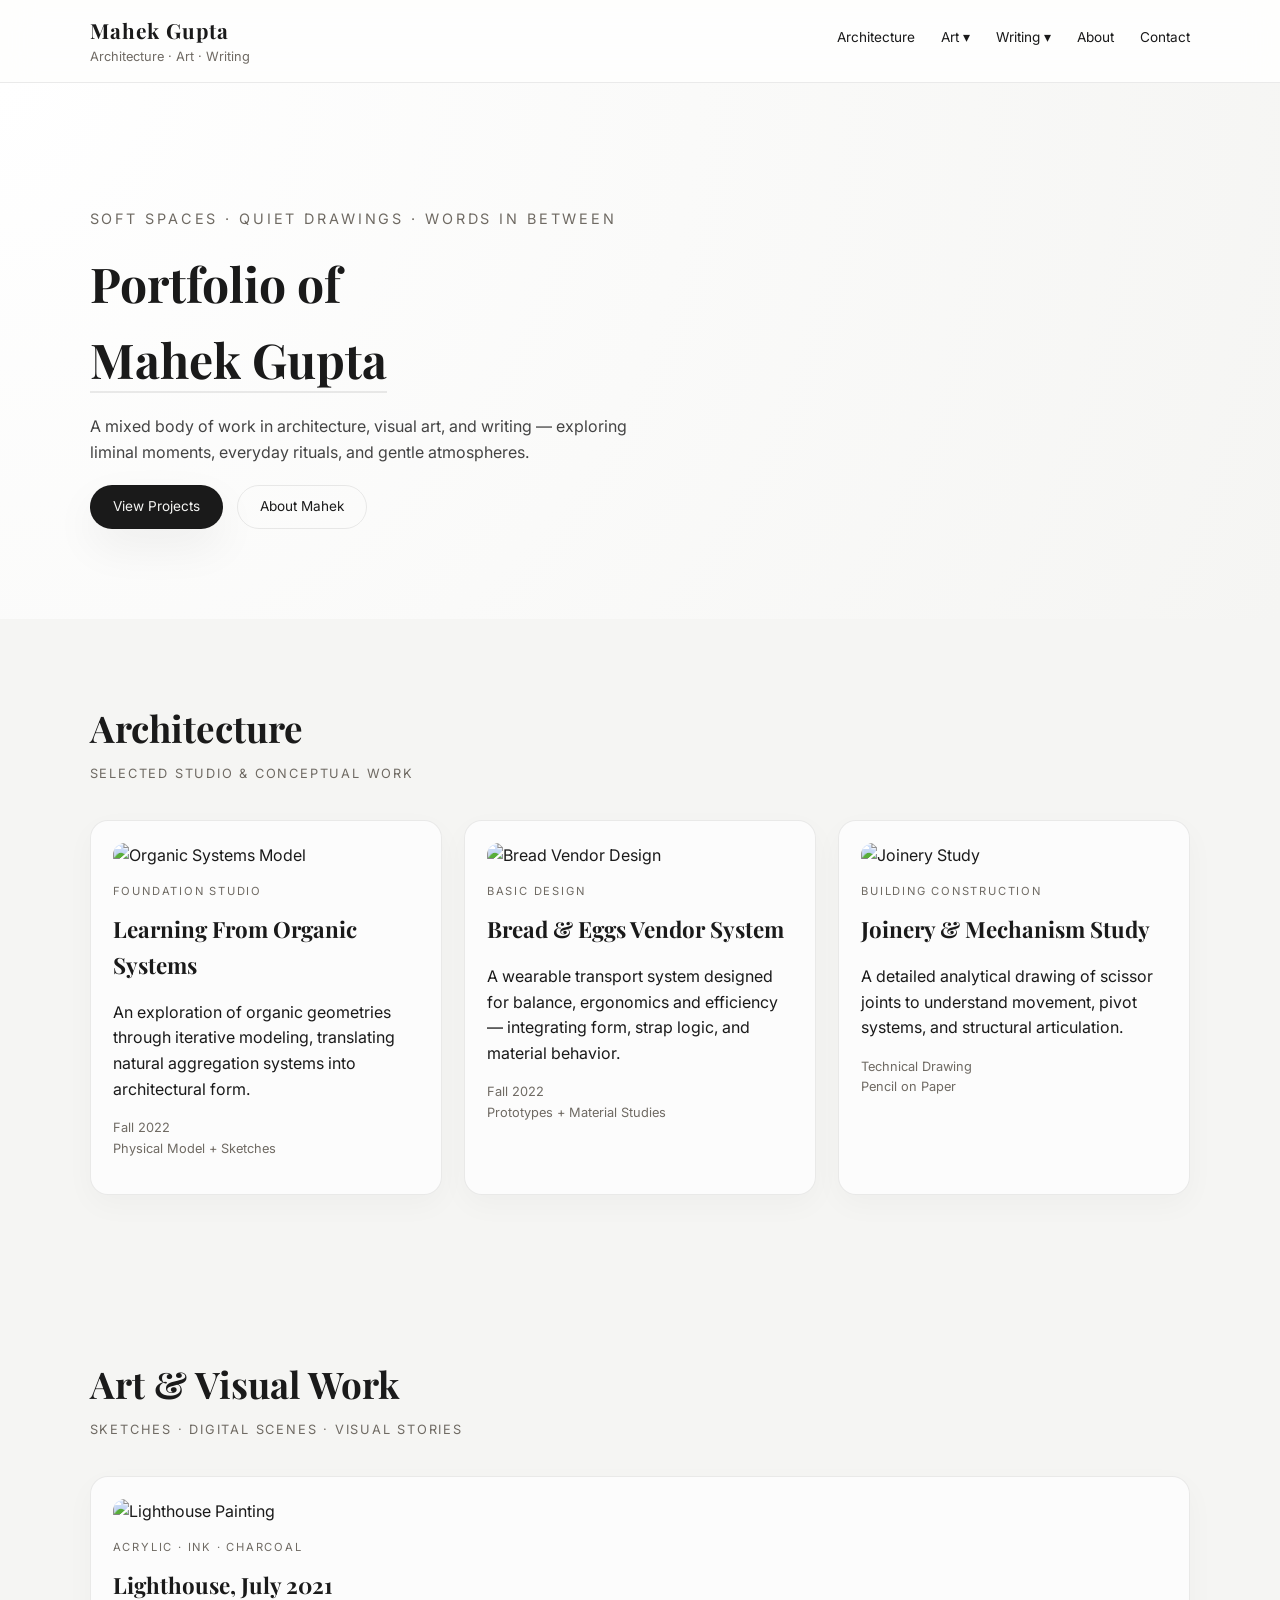
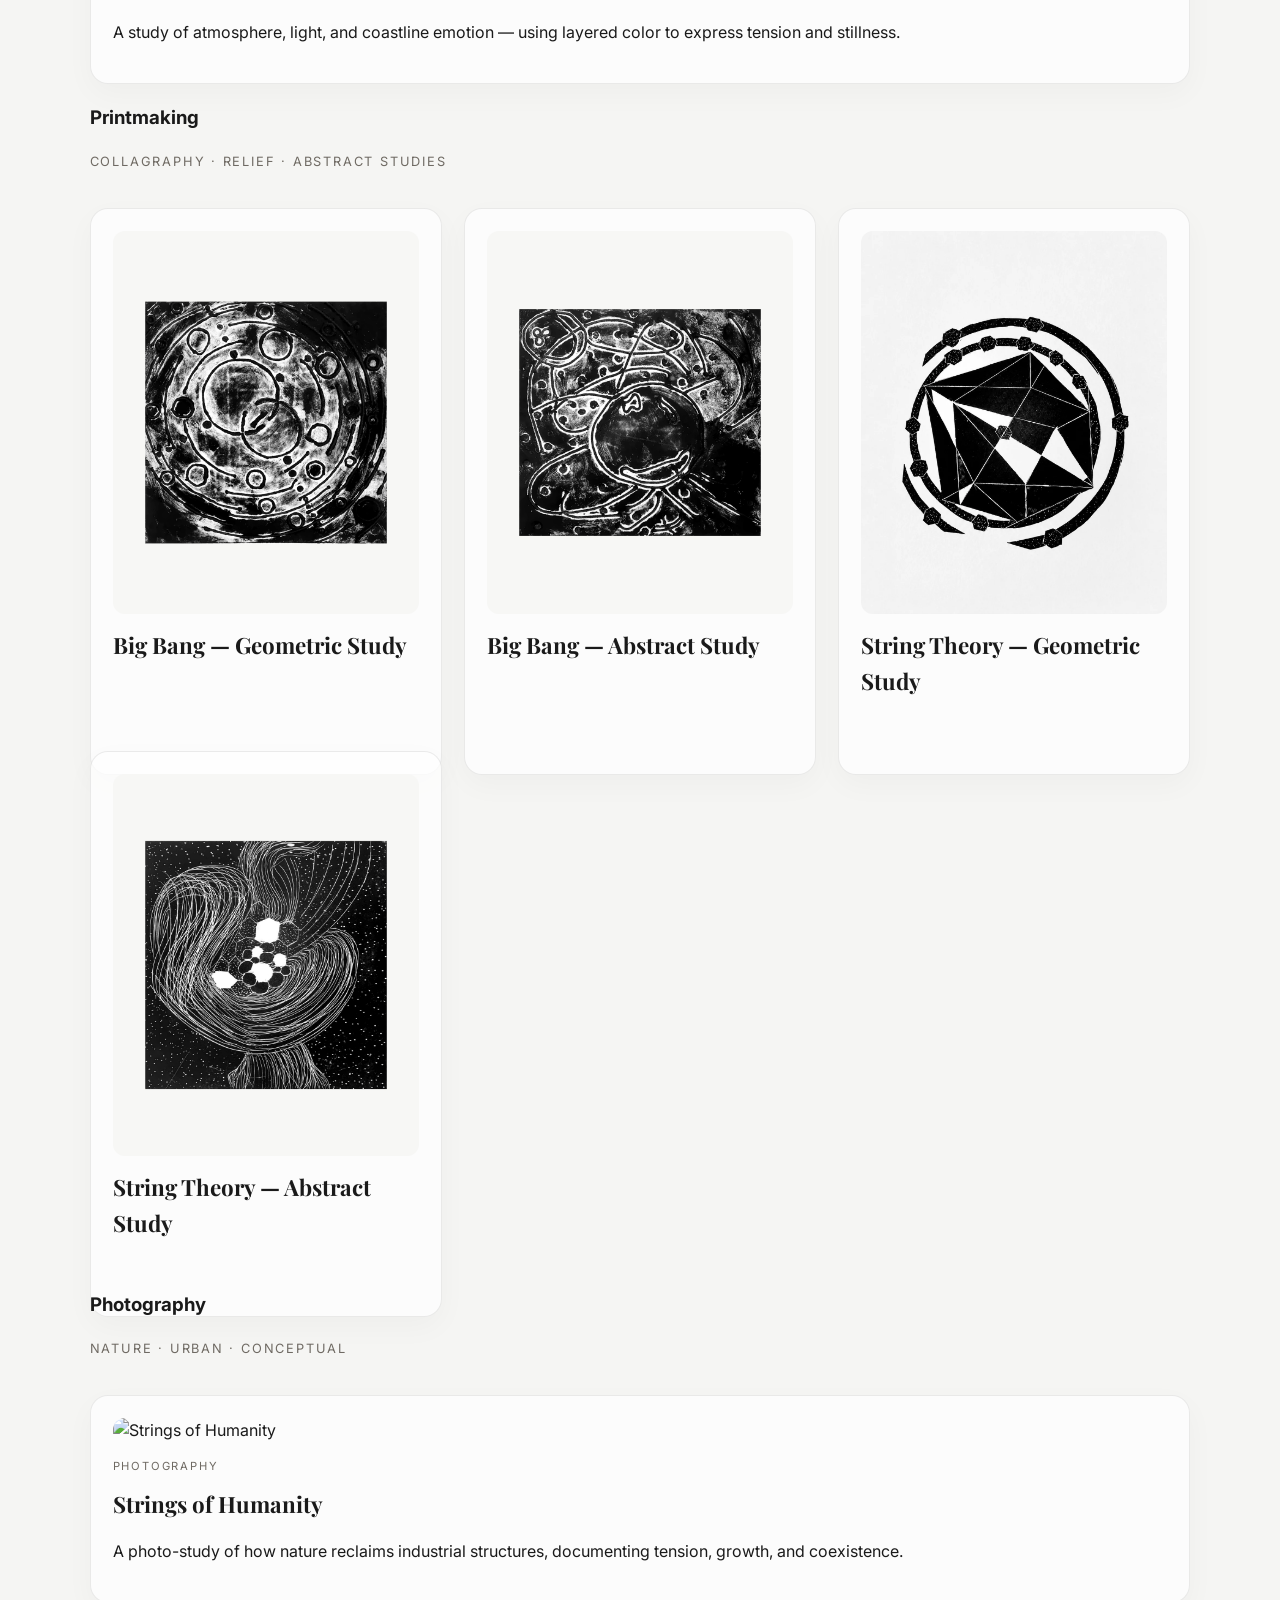
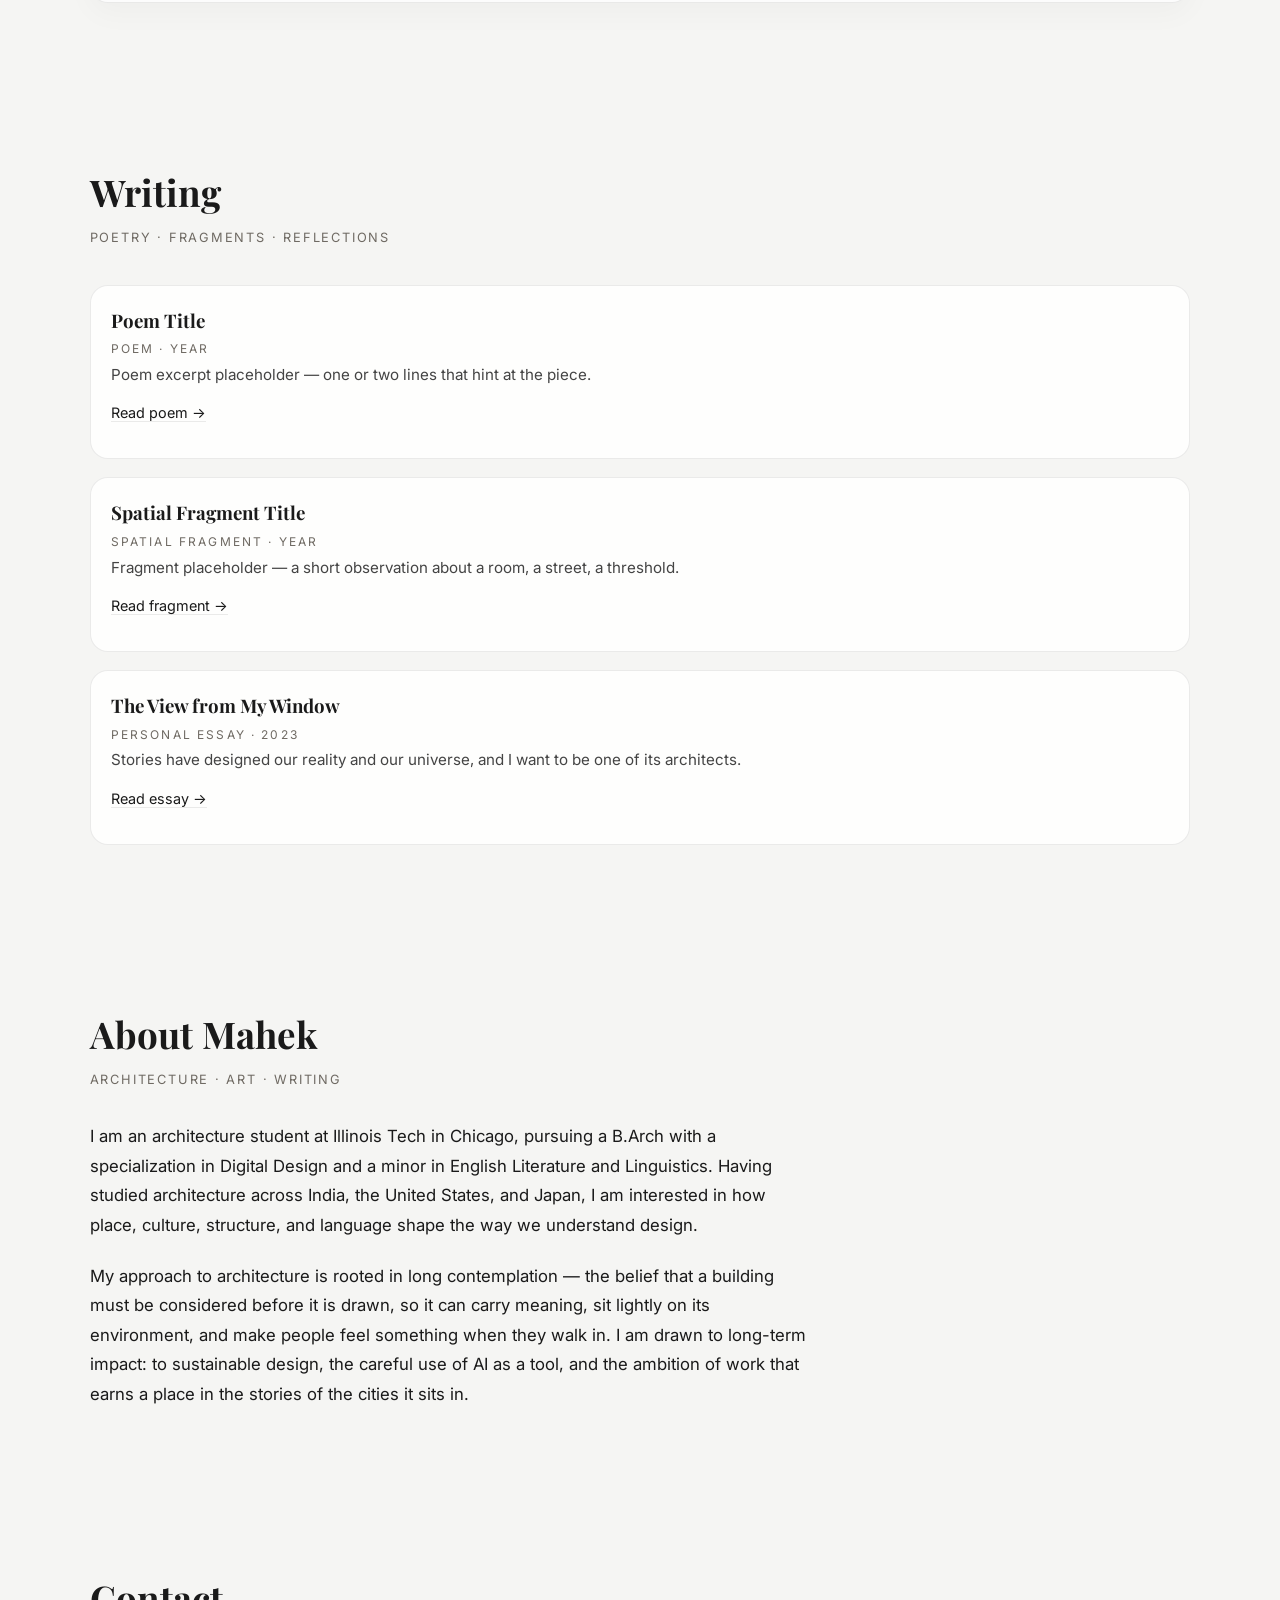
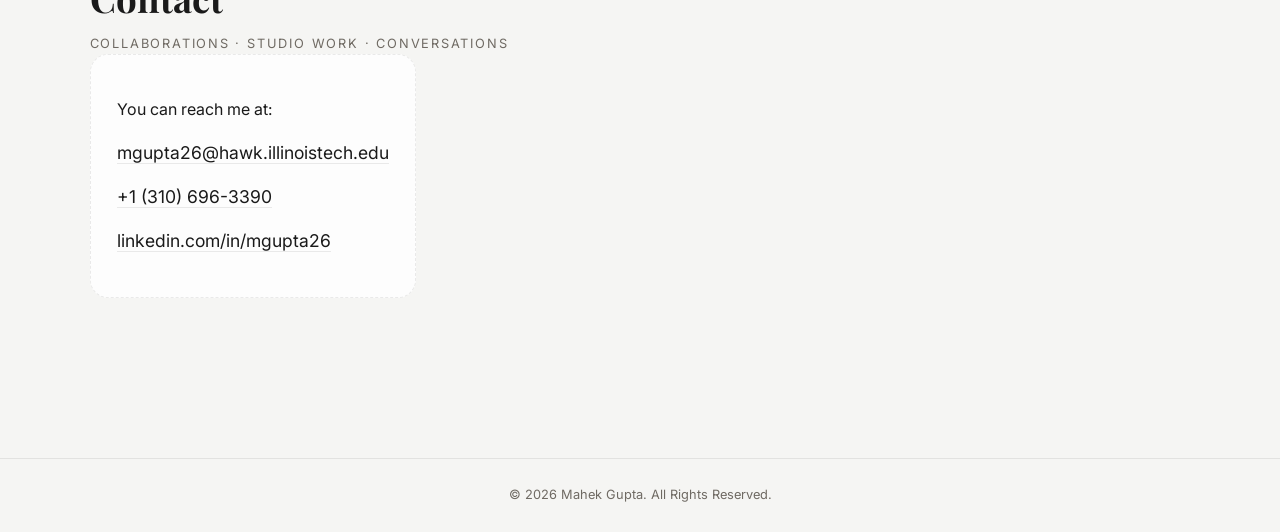
==== index.html @ 9f6d84a2 "Update index.html" ====
<!DOCTYPE html>
<html lang="en">
<head>
    <meta charset="UTF-8" />
    <meta name="viewport" content="width=device-width, initial-scale=1.0" />
    <title>Mahek Gupta — Portfolio</title>

    <link rel="stylesheet" href="style.css?v=9" />

    <!-- Google Fonts -->
    <link href="https://fonts.googleapis.com/css2?family=Playfair+Display:wght@400;500;600&family=Inter:wght@300;400;500;600&display=swap" rel="stylesheet">
</head>

<body>

    <!-- NAVBAR -->
    <header class="nav">
        <div class="logo">
            <h1>Mahek Gupta</h1>
            <p>Architecture · Art · Writing</p>
        </div>

        <nav>
            <a href="#architecture">Architecture</a>
            <div class="nav-dropdown">
                <a href="#art" class="nav-dropdown-toggle">Art ▾</a>
                <div class="nav-dropdown-menu">
                    <a href="projects/printmaking-cosmologies.html">Printmaking</a>
                    <a href="#photography">Photography</a>
                </div>
            </div>
            <div class="nav-dropdown">
                <a href="writing/" class="nav-dropdown-toggle">Writing ▾</a>
                <div class="nav-dropdown-menu">
                    <a href="writing/poems/">Selected Poems</a>
                    <a href="writing/fragments/">Spatial Fragments</a>
                    <a href="writing/essays/">Essays + Reflections</a>
                </div>
            </div>
            <a href="#about">About</a>
            <a href="#contact">Contact</a>
        </nav>
    </header>

    <!-- HERO -->
    <section class="hero">
        <div class="hero-content fade-up">
            <p class="tagline">Soft spaces · Quiet drawings · Words in between</p>
            <h2>Portfolio of <br><span class="underline">Mahek Gupta</span></h2>
            <p class="subtitle">
                A mixed body of work in architecture, visual art, and writing —
                exploring liminal moments, everyday rituals, and gentle atmospheres.
            </p>

            <div class="hero-buttons">
                <a href="#architecture" class="btn primary">View Projects</a>
                <a href="#about" class="btn">About Mahek</a>
            </div>
        </div>
    </section>

    <!-- ARCHITECTURE -->
    <section id="architecture" class="section">
        <div class="section-header fade-up">
            <h2>Architecture</h2>
            <p class="section-sub">Selected studio & conceptual work</p>
        </div>

        <div class="grid">

            <!-- Architecture Card 1 -->
            <div class="card fade-up">
                <img src="images/architecture/organic-model.jpg" class="card-img" alt="Organic Systems Model">

                <p class="card-tag">Foundation Studio</p>
                <h3 class="card-title">Learning From Organic Systems</h3>
                <p>
                    An exploration of organic geometries through iterative modeling,
                    translating natural aggregation systems into architectural form.
                </p>
                <ul class="card-meta">
                    <li>Fall 2022</li>
                    <li>Physical Model + Sketches</li>
                </ul>
            </div>

            <!-- Architecture Card 2 -->
            <div class="card fade-up">
                <img src="images/architecture/bread-vendor.jpg" class="card-img" alt="Bread Vendor Design">

                <p class="card-tag">Basic Design</p>
                <h3 class="card-title">Bread & Eggs Vendor System</h3>
                <p>
                    A wearable transport system designed for balance, ergonomics and
                    efficiency — integrating form, strap logic, and material behavior.
                </p>
                <ul class="card-meta">
                    <li>Fall 2022</li>
                    <li>Prototypes + Material Studies</li>
                </ul>
            </div>

            <!-- Architecture Card 3 -->
            <div class="card fade-up">
                <img src="images/architecture/scissor-study.jpg" class="card-img" alt="Joinery Study">

                <p class="card-tag">Building Construction</p>
                <h3 class="card-title">Joinery & Mechanism Study</h3>
                <p>
                    A detailed analytical drawing of scissor joints to understand
                    movement, pivot systems, and structural articulation.
                </p>
                <ul class="card-meta">
                    <li>Technical Drawing</li>
                    <li>Pencil on Paper</li>
                </ul>
            </div>

        </div>
    </section>

    <!-- ART -->
    <section id="art" class="section">
        <div class="section-header fade-up">
            <h2>Art & Visual Work</h2>
            <p class="section-sub">Sketches · digital scenes · visual stories</p>
        </div>

        <div class="grid">

            <!-- Art Card 1 -->
            <div class="card fade-up">
                <img src="images/art/lighthouse.jpg" class="card-img" alt="Lighthouse Painting">

                <p class="card-tag">Acrylic · Ink · Charcoal</p>
                <h3 class="card-title">Lighthouse, July 2021</h3>
                <p>
                    A study of atmosphere, light, and coastline emotion — using layered
                    color to express tension and stillness.
                </p>
            </div>

        </div>

        <div id="printmaking" class="section-header fade-up">
            <h3>Printmaking</h3>
            <p class="section-sub">Collagraphy · Relief · Abstract Studies</p>
        </div>

        <div class="grid">

            <a href="projects/printmaking-cosmologies.html" class="card-link">
                <div class="card fade-up">
                    <img src="images/printmaking/big-bang-geometric.webp" class="card-img" alt="Big Bang Geometric Collagraphy">
                    <h3 class="card-title">Big Bang — Geometric Study</h3>
                </div>
            </a>

            <a href="projects/printmaking-cosmologies.html" class="card-link">
                <div class="card fade-up">
                    <img src="images/printmaking/big-bang-abstract.webp" class="card-img" alt="Big Bang Abstract Collagraphy">
                    <h3 class="card-title">Big Bang — Abstract Study</h3>
                </div>
            </a>

            <a href="projects/printmaking-cosmologies.html" class="card-link">
                <div class="card fade-up">
                    <img src="images/printmaking/string-theory-geometric.webp" class="card-img" alt="String Theory Geometric Relief Print">
                    <h3 class="card-title">String Theory — Geometric Study</h3>
                </div>
            </a>

            <a href="projects/printmaking-cosmologies.html" class="card-link">
                <div class="card fade-up">
                    <img src="images/printmaking/string-theory-abstract.webp" class="card-img" alt="String Theory Abstract Relief Print">
                    <h3 class="card-title">String Theory — Abstract Study</h3>
                </div>
            </a>

        </div>

        <div id="photography" class="section-header fade-up">
            <h3>Photography</h3>
            <p class="section-sub">Nature · Urban · Conceptual</p>
        </div>

        <div class="grid">

            <div class="card fade-up">
                <img src="images/photography/strings1.jpg" class="card-img" alt="Strings of Humanity">

                <p class="card-tag">Photography</p>
                <h3 class="card-title">Strings of Humanity</h3>
                <p>
                    A photo-study of how nature reclaims industrial structures,
                    documenting tension, growth, and coexistence.
                </p>
            </div>

        </div>
    </section>

    <!-- WRITING -->
    <section id="writing" class="section">
        <div class="section-header fade-up">
            <h2>Writing</h2>
            <p class="section-sub">Poetry · Fragments · Reflections</p>
        </div>

        <div class="writing-list">

            <div class="writing-card fade-up">
                <h3>Poem Title</h3>
                <p class="meta">Poem · Year</p>
                <p class="excerpt">
                    Poem excerpt placeholder — one or two lines that hint at the piece.
                </p>
                <p class="essay-link"><a href="writing/poems/poem-placeholder.html">Read poem →</a></p>
            </div>

            <div class="writing-card fade-up">
                <h3>Spatial Fragment Title</h3>
                <p class="meta">Spatial Fragment · Year</p>
                <p class="excerpt">
                    Fragment placeholder — a short observation about a room, a street, a threshold.
                </p>
                <p class="essay-link"><a href="writing/fragments/fragment-placeholder.html">Read fragment →</a></p>
            </div>

            <div class="writing-card fade-up">
                <h3>The View from My Window</h3>
                <p class="meta">Personal Essay · 2023</p>
                <p class="excerpt">
                    Stories have designed our reality and our universe, and I want to be one of its architects.
                </p>
                <p class="essay-link"><a href="essays/view-from-my-window.html">Read essay →</a></p>
            </div>

        </div>
    </section>

    <!-- ABOUT -->
    <section id="about" class="section">
        <div class="section-header fade-up">
            <h2>About Mahek</h2>
            <p class="section-sub">Architecture · Art · Writing</p>
        </div>

        <div class="about-grid fade-up">
            <p>
                I am an architecture student at Illinois Tech in Chicago, pursuing
                a B.Arch with a specialization in Digital Design and a minor in
                English Literature and Linguistics. Having studied architecture across
                India, the United States, and Japan, I am interested in how place,
                culture, structure, and language shape the way we understand design.
            </p>

            <p>
                My approach to architecture is rooted in long contemplation — the
                belief that a building must be considered before it is drawn, so it
                can carry meaning, sit lightly on its environment, and make people
                feel something when they walk in. I am drawn to long-term impact:
                to sustainable design, the careful use of AI as a tool, and the
                ambition of work that earns a place in the stories of the cities
                it sits in.
            </p>
        </div>
    </section>

    <!-- CONTACT -->
    <section id="contact" class="section">
        <div class="section-header fade-up">
            <h2>Contact</h2>
            <p class="section-sub">Collaborations · Studio Work · Conversations</p>
        </div>

        <div class="contact-box fade-up">
            <p>You can reach me at:</p>
            <p class="email"><a href="mailto:mgupta26@hawk.illinoistech.edu">mgupta26@hawk.illinoistech.edu</a></p>
            <p class="email"><a href="tel:+13106963390">+1 (310) 696-3390</a></p>
            <p class="email"><a href="https://www.linkedin.com/in/mgupta26" target="_blank" rel="noopener">linkedin.com/in/mgupta26</a></p>
        </div>
    </section>

    <!-- FOOTER -->
    <footer class="footer">
        © <span id="year"></span> Mahek Gupta. All Rights Reserved.
    </footer>

<script src="script.js"></script>
</body>
</html>
---- style.css ----
/* ------------------------------------------
   BASE STYLES
------------------------------------------- */

:root {
    --bg: #f5f5f3;
    --bg-soft: #ffffffd8;
    --text: #1a1a1a;
    --muted: #6f6a63;
    --border: rgba(0, 0, 0, 0.08);
    --accent: #c9b5ff;
    --radius: 18px;

    --shadow-soft: 0 18px 45px rgba(0, 0, 0, 0.06);
}

html {
    scroll-behavior: smooth;
}

body {
    margin: 0;
    background: var(--bg);
    color: var(--text);
    font-family: "Inter", sans-serif;
    line-height: 1.6;
}


/* ------------------------------------------
   NAVBAR
------------------------------------------- */

.nav {
    position: sticky;
    top: 0;
    z-index: 100;
    background: var(--bg-soft);
    backdrop-filter: blur(16px);
    border-bottom: 1px solid var(--border);

    padding: 14px 7vw;
    display: flex;
    align-items: center;
    justify-content: space-between;
}

.logo h1 {
    font-family: "Playfair Display", serif;
    margin: 0;
    font-size: 1.3rem;
    letter-spacing: 0.05em;
}

.logo p {
    margin: 0;
    font-size: 0.8rem;
    color: var(--muted);
}

.nav a {
    margin-left: 22px;
    font-size: 0.85rem;
    text-decoration: none;
    color: var(--text);
    position: relative;
}

.nav a::after {
    content: "";
    position: absolute;
    bottom: -3px;
    left: 0;
    width: 0;
    height: 1px;
    background: var(--text);
    transition: width 0.2s ease;
}

.nav a:hover::after {
    width: 100%;
}

.nav-dropdown {
    position: relative;
    display: inline-block;
    margin-left: 22px;
    padding-bottom: 8px;
}

.nav-dropdown > .nav-dropdown-toggle {
    margin-left: 0;
    cursor: pointer;
}

.nav-dropdown-menu {
    position: absolute;
    top: 100%;
    left: 0;
    background: var(--bg-soft);
    backdrop-filter: blur(16px);
    border: 1px solid var(--border);
    border-radius: 12px;
    box-shadow: var(--shadow-soft);
    padding: 10px 14px;
    min-width: 150px;
    display: none;
    flex-direction: column;
    gap: 8px;
}

.nav-dropdown:hover .nav-dropdown-menu,
.nav-dropdown:focus-within .nav-dropdown-menu {
    display: flex;
}

.nav-dropdown-menu a {
    margin-left: 0;
    font-size: 0.85rem;
}


/* ------------------------------------------
   HERO SECTION
------------------------------------------- */

.hero {
    padding: 110px 7vw 90px;
    background: radial-gradient(circle at top left, #ffffff, var(--bg));
}

.tagline {
    font-size: 0.9rem;
    letter-spacing: 0.2em;
    text-transform: uppercase;
    color: var(--muted);
}

.hero h2 {
    font-family: "Playfair Display", serif;
    font-size: 3rem;
    margin: 14px 0;
}

.underline {
    border-bottom: 2px solid var(--border);
}

.subtitle {
    max-width: 540px;
    font-size: 1rem;
    color: #444;
}

.hero-buttons {
    margin-top: 20px;
    display: flex;
    gap: 14px;
}

.btn {
    padding: 10px 22px;
    border-radius: 999px;
    border: 1px solid var(--border);
    text-decoration: none;
    color: var(--text);
    font-size: 0.85rem;
    transition: 0.2s ease;
}

.btn:hover {
    background: #ffffffa8;
}

.primary {
    background: var(--text);
    color: var(--bg);
    box-shadow: var(--shadow-soft);
}

.primary:hover {
    transform: translateY(-2px);
}


/* ------------------------------------------
   GENERIC SECTION STYLING
------------------------------------------- */

.section {
    padding: 80px 7vw;
}

.section-header h2 {
    font-family: "Playfair Display", serif;
    margin: 0 0 6px;
    font-size: 2.3rem;
}

.section-sub {
    margin: 0;
    color: var(--muted);
    letter-spacing: 0.14em;
    font-size: 0.8rem;
    text-transform: uppercase;
}

.series-intro {
    margin: 28px 0 0;
    max-width: 640px;
    font-family: "Playfair Display", serif;
    font-style: italic;
    font-size: 1.15rem;
    line-height: 1.55;
    color: #333;
}


/* ------------------------------------------
   GRID FOR ARCHITECTURE & ART
------------------------------------------- */

.grid {
    margin-top: 36px;
    display: grid;
    grid-template-columns: repeat(auto-fit, minmax(260px, 1fr));
    gap: 22px;
}

.card {
    background: #ffffffb8;
    border-radius: var(--radius);
    padding: 22px;
    border: 1px solid var(--border);
    box-shadow: 0 10px 30px rgba(0,0,0,0.03);
    transition: 0.2s ease;
}

.card-img {
    width: 100%;
    height: auto;
    border-radius: 12px;
    margin-bottom: 14px;
    display: block;
}

.card-link {
    text-decoration: none;
    color: inherit;
}

.card-link .card {
    height: 100%;
}

.card:hover {
    transform: translateY(-6px);
    box-shadow: var(--shadow-soft);
}

.card-tag {
    font-size: 0.7rem;
    letter-spacing: 0.16em;
    text-transform: uppercase;
    color: var(--muted);
}

.card-title {
    margin: 6px 0;
    font-family: "Playfair Display", serif;
    font-size: 1.4rem;
}

.card-meta {
    list-style: none;
    padding: 0;
    margin-top: 10px;
    font-size: 0.8rem;
    color: var(--muted);
}


/* ------------------------------------------
   WRITING SECTION
------------------------------------------- */

.writing-list {
    margin-top: 36px;
    display: flex;
    flex-direction: column;
    gap: 18px;
}

.writing-card {
    background: #ffffffd5;
    border-radius: var(--radius);
    padding: 20px;
    border: 1px solid var(--border);
}

.writing-card h3 {
    margin: 0;
    font-family: "Playfair Display", serif;
}

.meta {
    margin: 4px 0;
    font-size: 0.75rem;
    color: var(--muted);
    letter-spacing: 0.18em;
    text-transform: uppercase;
}

.excerpt {
    margin: 0;
    font-size: 0.95rem;
    color: #444;
}


.essay-link {
    margin-top: 14px;
    font-size: 0.9rem;
}

.essay-link a {
    text-decoration: none;
    color: var(--text);
    border-bottom: 1px solid var(--border);
}


/* ------------------------------------------
   PROJECT PAGE
------------------------------------------- */

.project {
    max-width: 880px;
    margin: 0 auto;
    padding: 80px 7vw;
}

.project-header {
    margin-bottom: 50px;
}

.project-header h1 {
    font-family: "Playfair Display", serif;
    font-size: 2.6rem;
    margin: 8px 0 20px;
}

.project-header .series-intro {
    margin: 12px 0 0;
}

.project-pieces {
    display: flex;
    flex-direction: column;
    gap: 70px;
}

.project-piece img {
    width: 100%;
    border-radius: var(--radius);
    margin-bottom: 18px;
    display: block;
}

.project-piece h2 {
    font-family: "Playfair Display", serif;
    margin: 6px 0 12px;
    font-size: 1.7rem;
}

.project-piece p {
    font-size: 1rem;
    line-height: 1.75;
    color: #2a2a2a;
    margin: 0;
}


/* ------------------------------------------
   WRITING ARCHIVE
------------------------------------------- */

.writing-archive {
    max-width: 680px;
    margin: 0 auto;
    padding: 80px 7vw 40px;
}

.writing-archive-header {
    margin-bottom: 90px;
    text-align: center;
}

.writing-archive-header .meta {
    margin: 0 0 14px;
}

.writing-archive-header h1 {
    font-family: "Playfair Display", serif;
    font-size: 3rem;
    font-weight: 500;
    margin: 0;
    letter-spacing: 0.01em;
}

.writing-section {
    margin-bottom: 110px;
}

.writing-section:last-of-type {
    margin-bottom: 60px;
}

.writing-section-header {
    margin-bottom: 56px;
    padding-bottom: 14px;
    border-bottom: 1px solid var(--border);
}

.writing-section-header h2 {
    font-family: "Playfair Display", serif;
    font-size: 1.5rem;
    font-weight: 500;
    margin: 0;
    letter-spacing: 0.02em;
}

.writing-section-sub {
    margin: 10px 0 0;
    font-size: 0.85rem;
    color: var(--muted);
    font-style: italic;
}

.poem,
.fragment,
.reflection {
    margin-bottom: 72px;
}

.poem:last-child,
.fragment:last-child,
.reflection:last-child {
    margin-bottom: 0;
}

.poem-header,
.fragment-header,
.reflection-header {
    margin-bottom: 24px;
}

.poem-header h3,
.fragment-header h3,
.reflection-header h3 {
    font-family: "Playfair Display", serif;
    font-size: 1.45rem;
    font-weight: 500;
    margin: 0 0 8px;
}

.poem-meta {
    margin: 0;
    font-size: 0.72rem;
    letter-spacing: 0.22em;
    text-transform: uppercase;
    color: var(--muted);
}

.poem-context {
    margin: 14px 0 0;
    font-size: 0.92rem;
    line-height: 1.65;
    color: #555;
    font-style: italic;
    max-width: 520px;
}

.poem-text {
    font-family: "Playfair Display", serif;
    font-weight: 400;
    font-size: 1.1rem;
    line-height: 1.95;
    color: #1a1a1a;
}

.poem-text p {
    margin: 0 0 1.4em;
}

.poem-text p:last-child {
    margin-bottom: 0;
}

.poem-read-full,
.reflection-link {
    margin-top: 24px;
    font-size: 0.88rem;
    letter-spacing: 0.04em;
}

.poem-read-full a,
.reflection-link a {
    text-decoration: none;
    color: var(--text);
    border-bottom: 1px solid var(--border);
    padding-bottom: 1px;
}

.reflection-excerpt {
    font-family: "Playfair Display", serif;
    font-style: italic;
    font-size: 1.05rem;
    line-height: 1.7;
    color: #2a2a2a;
    margin: 0;
}


/* ------------------------------------------
   POEM PAGE (single)
------------------------------------------- */

.poem-page {
    max-width: 600px;
    margin: 0 auto;
    padding: 90px 7vw 60px;
}

.poem-page-header {
    margin-bottom: 60px;
    text-align: center;
}

.poem-page-header .poem-meta {
    margin-bottom: 14px;
}

.poem-page-header h1 {
    font-family: "Playfair Display", serif;
    font-size: 2.4rem;
    font-weight: 500;
    margin: 0 0 14px;
    letter-spacing: 0.01em;
}

.poem-page-header .poem-context {
    margin: 16px auto 0;
    text-align: center;
}

.poem-page .poem-text {
    font-size: 1.15rem;
}


/* ------------------------------------------
   ESSAY PAGE
------------------------------------------- */

.essay {
    max-width: 720px;
    margin: 0 auto;
    padding: 80px 7vw;
}

.essay-header {
    margin-bottom: 40px;
}

.essay-header h1 {
    font-family: "Playfair Display", serif;
    font-size: 2.6rem;
    margin: 8px 0 0;
}

.essay-body p {
    font-size: 1.05rem;
    line-height: 1.85;
    margin-bottom: 1.6em;
    color: #2a2a2a;
}

.essay-back {
    margin-top: 60px;
    font-size: 0.9rem;
}

.essay-back a {
    text-decoration: none;
    color: var(--text);
    border-bottom: 1px solid var(--border);
}


/* ------------------------------------------
   ABOUT SECTION
------------------------------------------- */

.about-grid {
    margin-top: 32px;
    max-width: 720px;
    display: flex;
    flex-direction: column;
    gap: 22px;
}

.about-grid p {
    margin: 0;
    font-size: 1.05rem;
    line-height: 1.75;
}


/* ------------------------------------------
   CONTACT SECTION
------------------------------------------- */

.contact-box {
    background: #ffffffc9;
    padding: 26px;
    border-radius: var(--radius);
    border: 1px dashed var(--border);
    width: fit-content;
}

.email a {
    font-size: 1.1rem;
    text-decoration: none;
    color: var(--text);
    border-bottom: 1px solid var(--border);
}

.note {
    font-size: 0.75rem;
    color: var(--muted);
}


/* ------------------------------------------
   FOOTER
------------------------------------------- */

.footer {
    text-align: center;
    padding: 26px 0;
    font-size: 0.8rem;
    color: var(--muted);
    border-top: 1px solid var(--border);
    margin-top: 80px;
}


/* ------------------------------------------
   ANIMATIONS (FADE-UP ON SCROLL)
------------------------------------------- */

.fade-up {
    opacity: 0;
    transform: translateY(20px);
    transition: 0.8s ease;
}

.fade-up.visible {
    opacity: 1;
    transform: translateY(0px);
}


/* ------------------------------------------
   RESPONSIVE
------------------------------------------- */

@media (max-width: 768px) {
    .nav {
        flex-direction: column;
        gap: 8px;
    }

    .nav a {
        margin-left: 0;
        margin-right: 12px;
        display: inline-block;
    }

    .nav-dropdown {
        margin-left: 0;
        margin-right: 12px;
    }

    .nav-dropdown-menu {
        position: static;
        display: flex;
        margin-top: 6px;
        padding: 6px 10px;
        min-width: 0;
    }

    .hero h2 {
        font-size: 2.4rem;
    }

    .hero-buttons {
        flex-direction: column;
        align-items: flex-start;
    }
}
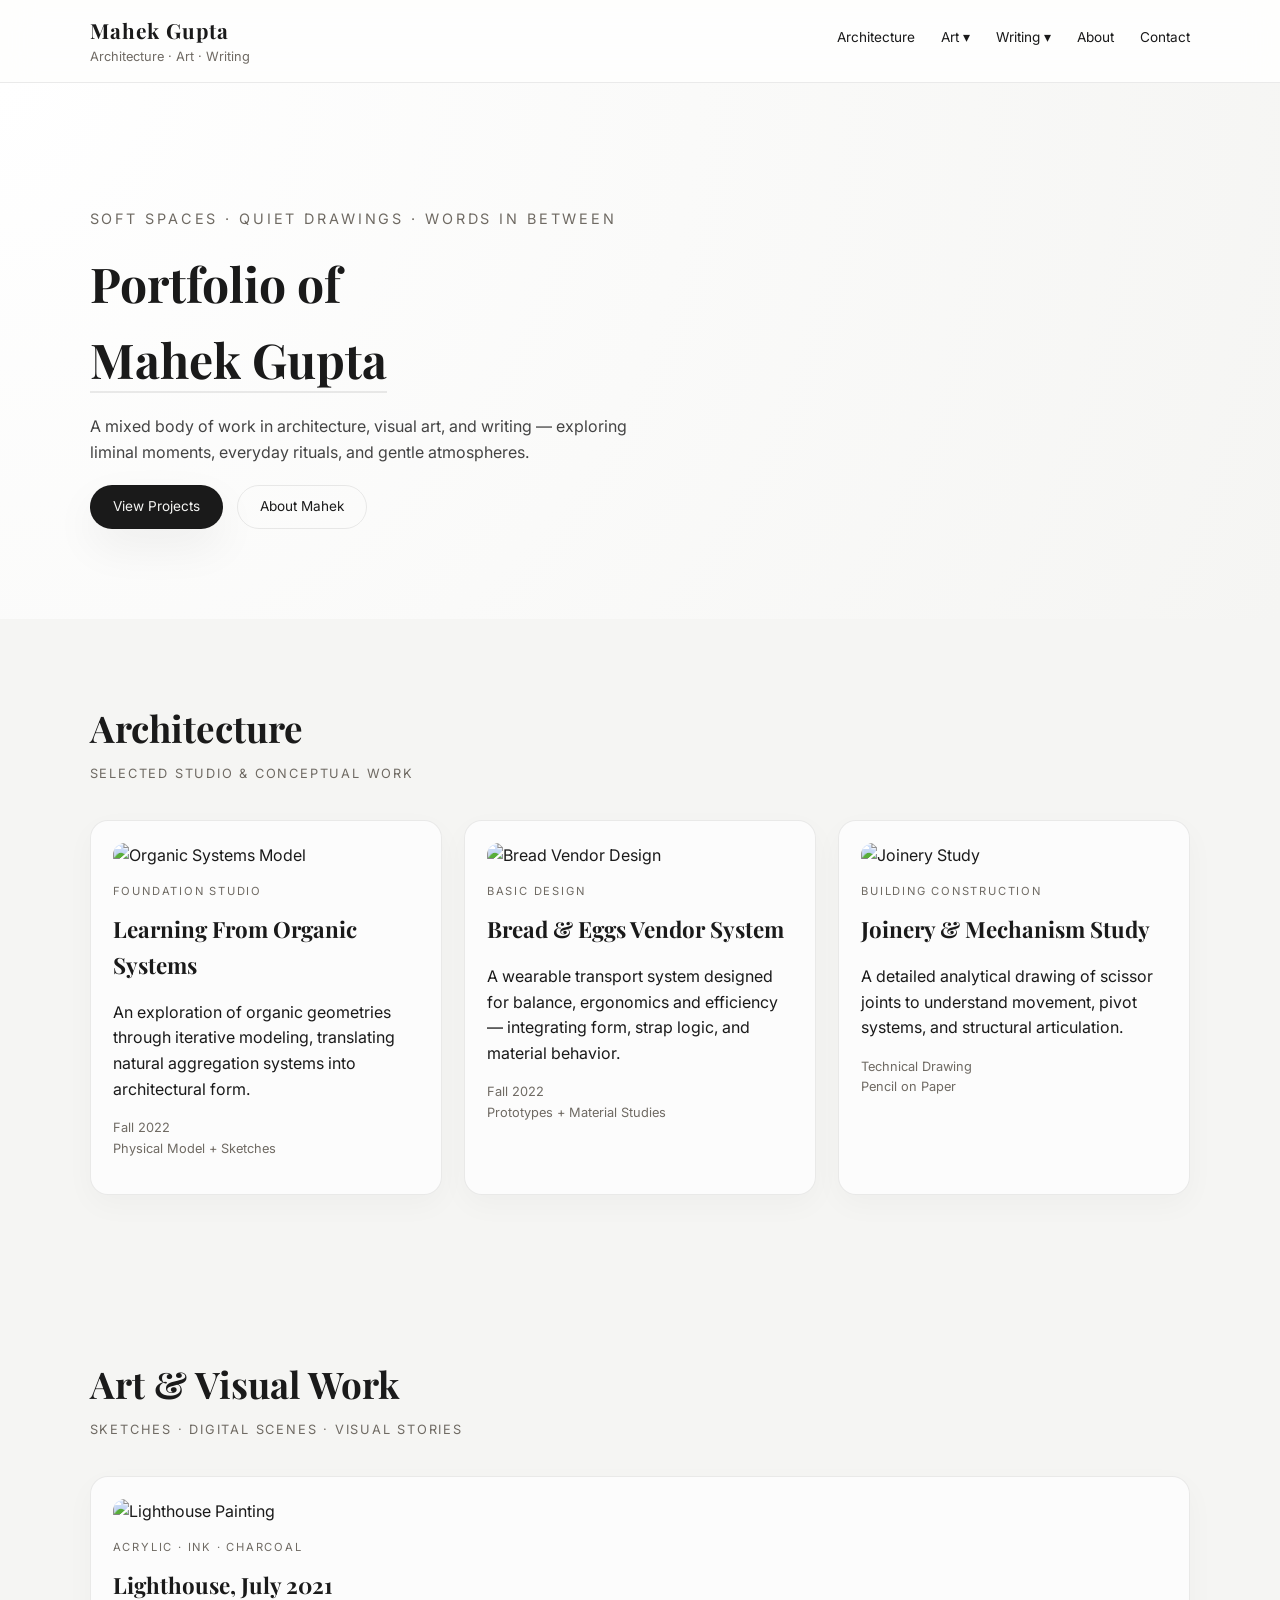
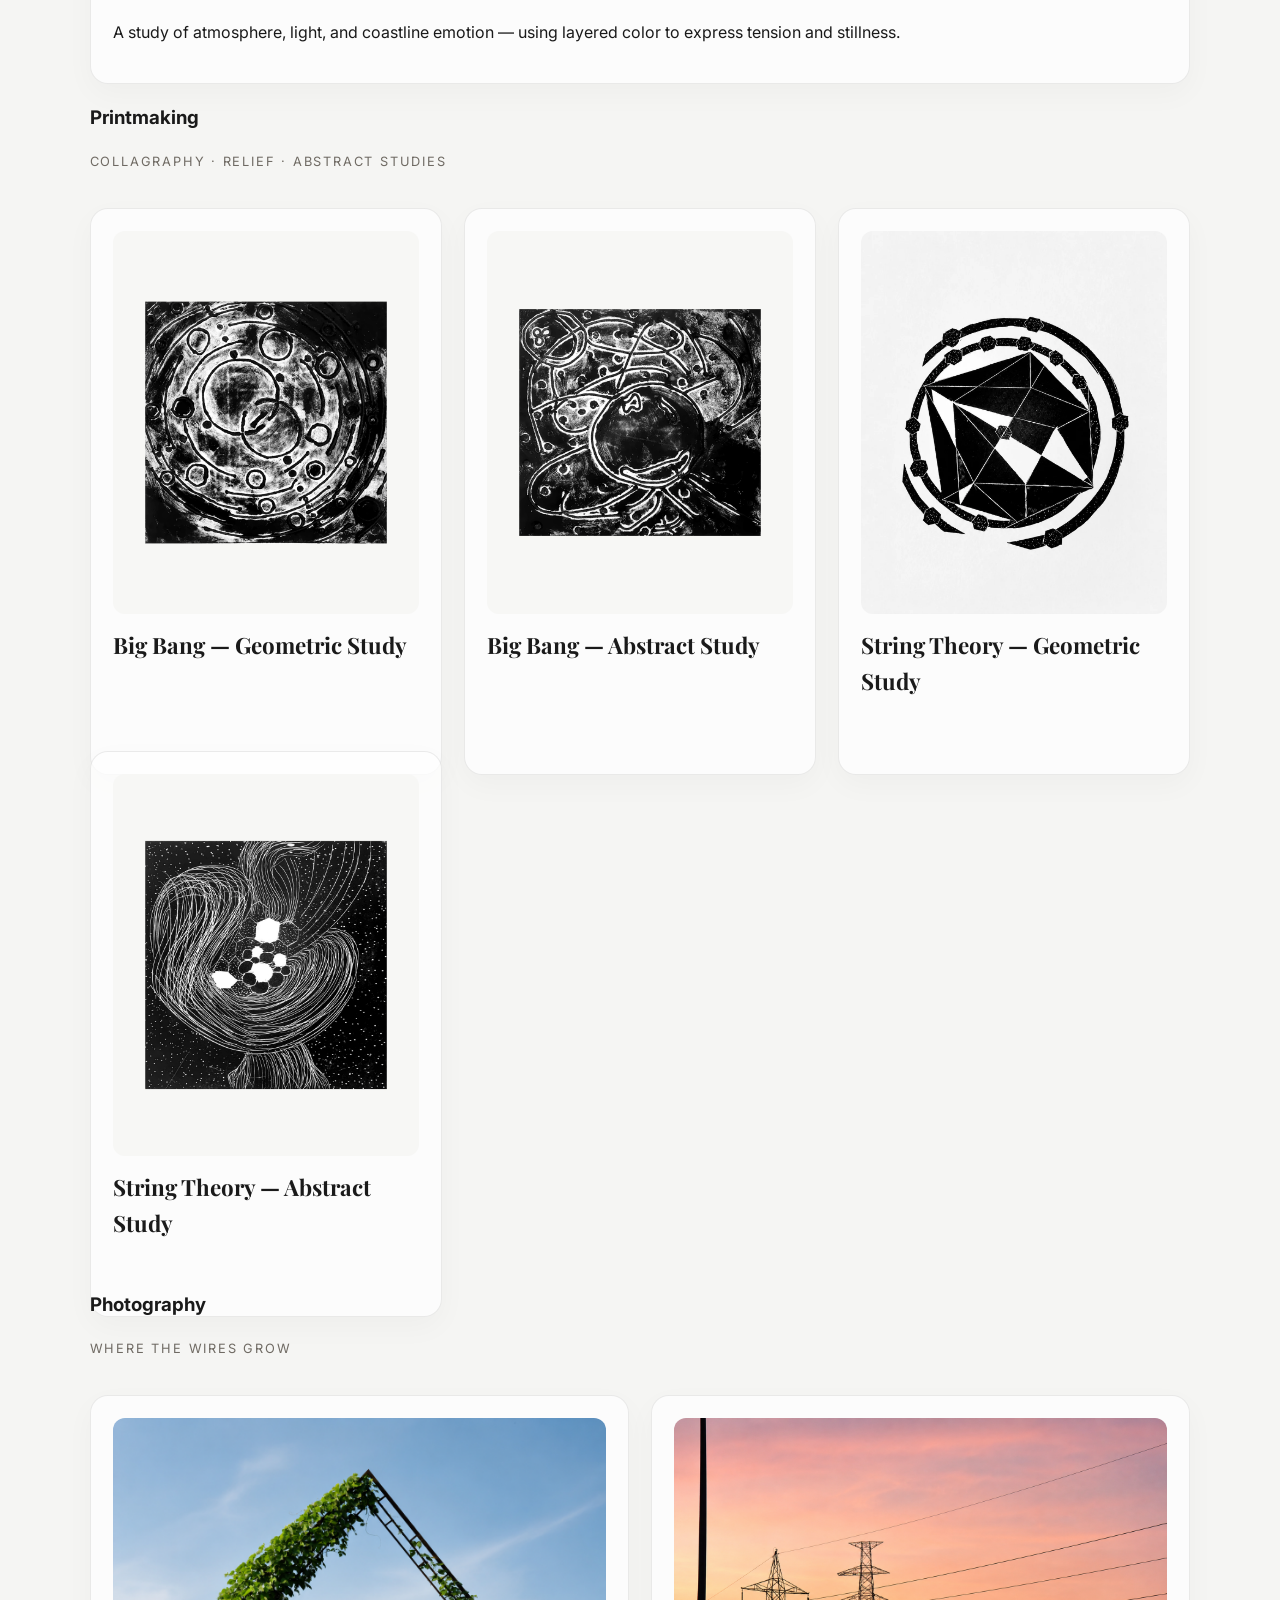
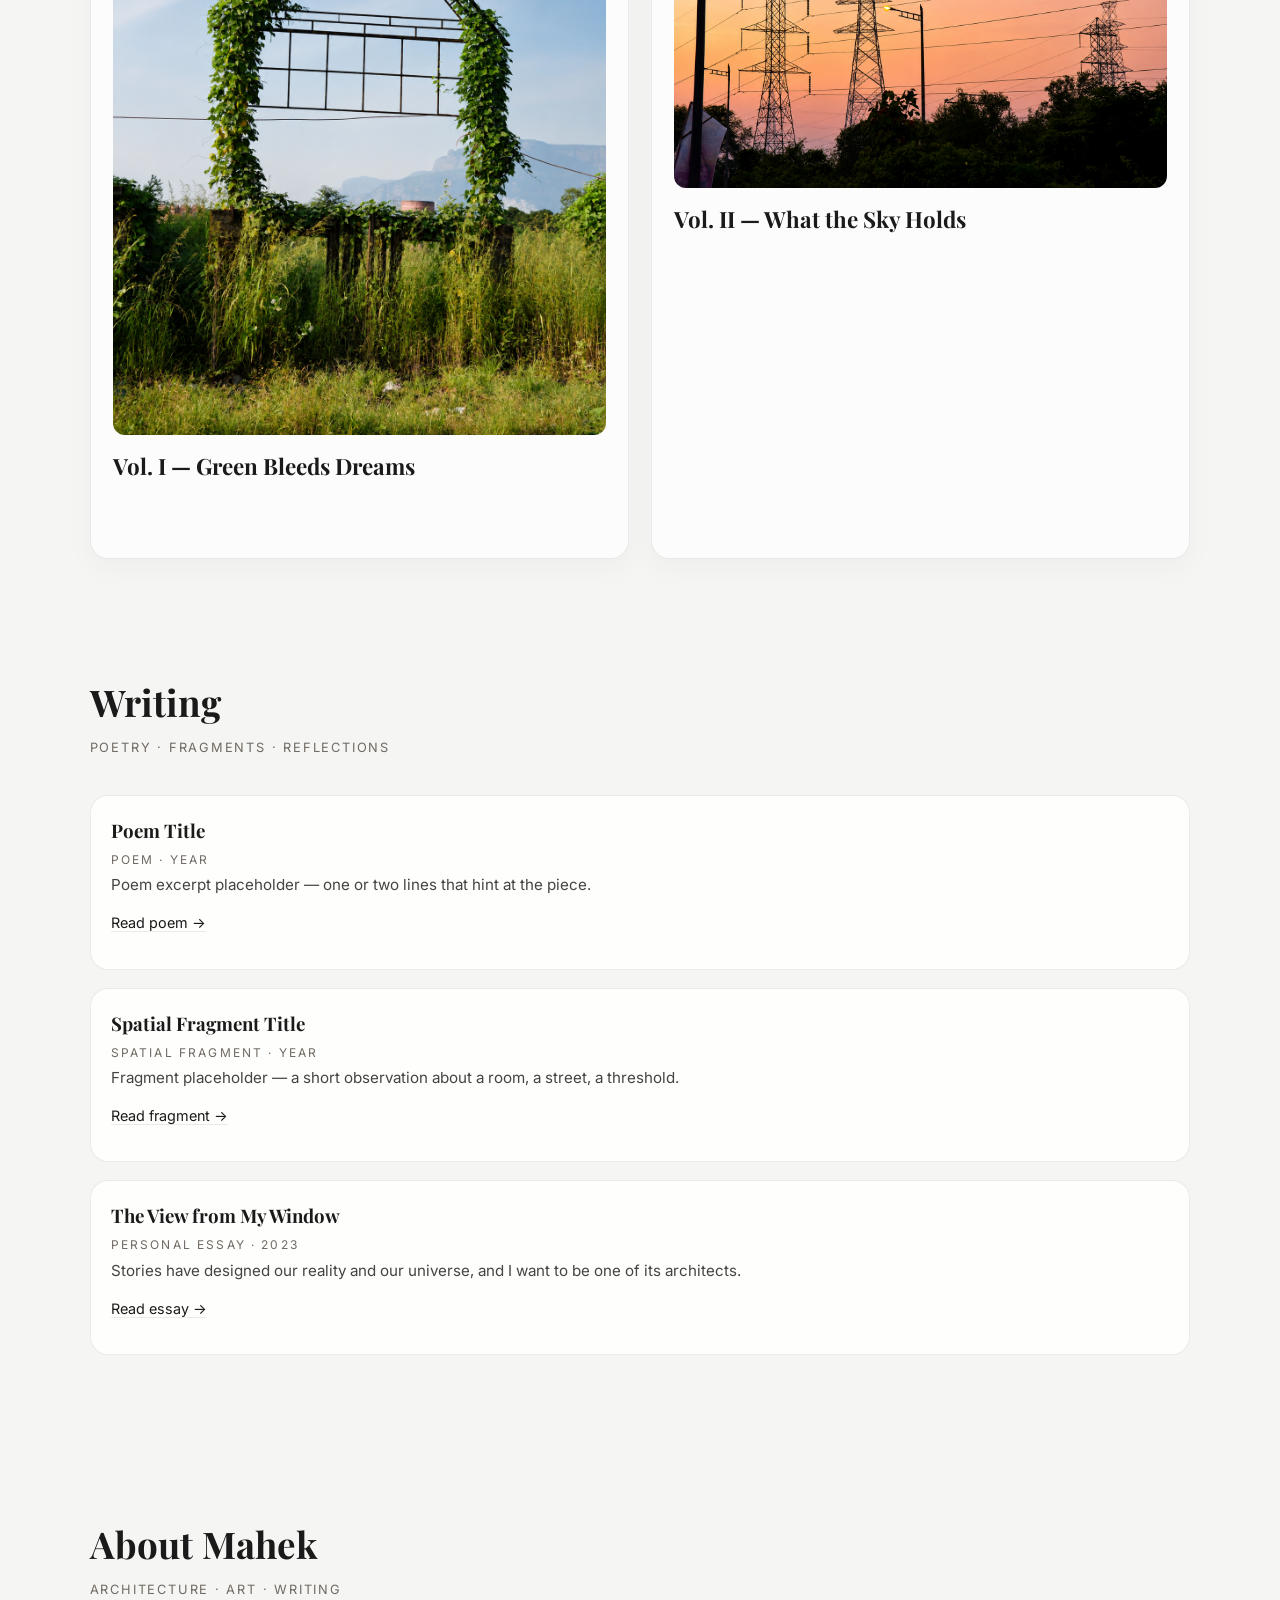
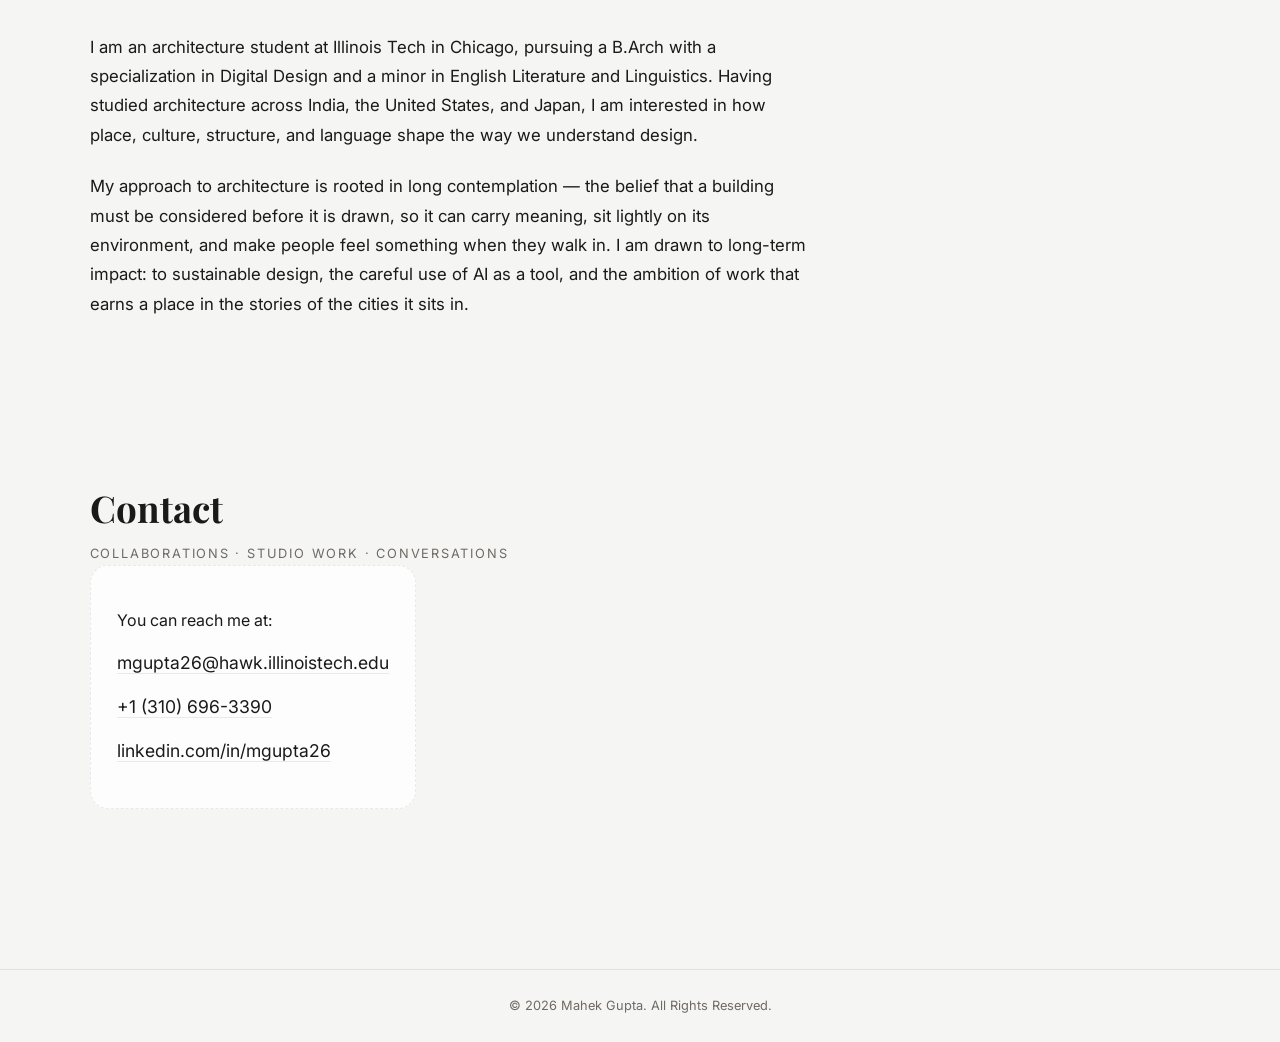
==== commit aae07459: "Publish Where the Wires Grow photography series Vol. I — Green Bleeds Dreams (7 photos) and Vol. II " ====
--- a/index.html
+++ b/index.html
@@ -5,7 +5,7 @@
     <meta name="viewport" content="width=device-width, initial-scale=1.0" />
     <title>Mahek Gupta — Portfolio</title>
 
-    <link rel="stylesheet" href="style.css?v=9" />
+    <link rel="stylesheet" href="style.css?v=10" />
 
     <!-- Google Fonts -->
     <link href="https://fonts.googleapis.com/css2?family=Playfair+Display:wght@400;500;600&family=Inter:wght@300;400;500;600&display=swap" rel="stylesheet">
@@ -181,21 +181,24 @@
 
         <div id="photography" class="section-header fade-up">
             <h3>Photography</h3>
-            <p class="section-sub">Nature · Urban · Conceptual</p>
-        </div>
-
-        <div class="grid">
-
-            <div class="card fade-up">
-                <img src="images/photography/strings1.jpg" class="card-img" alt="Strings of Humanity">
-
-                <p class="card-tag">Photography</p>
-                <h3 class="card-title">Strings of Humanity</h3>
-                <p>
-                    A photo-study of how nature reclaims industrial structures,
-                    documenting tension, growth, and coexistence.
-                </p>
-            </div>
+            <p class="section-sub">Where the Wires Grow</p>
+        </div>
+
+        <div class="grid">
+
+            <a href="photography/where-the-wires-grow/green-bleeds-dreams.html" class="card-link">
+                <div class="card fade-up">
+                    <img src="images/photography/where-the-wires-grow/green-bleeds-dreams/house-frame.png" class="card-img" alt="Green Bleeds Dreams">
+                    <h3 class="card-title">Vol. I — Green Bleeds Dreams</h3>
+                </div>
+            </a>
+
+            <a href="photography/where-the-wires-grow/what-the-sky-holds.html" class="card-link">
+                <div class="card fade-up">
+                    <img src="images/photography/where-the-wires-grow/what-the-sky-holds/three-pylons-streetlight.png" class="card-img" alt="What the Sky Holds">
+                    <h3 class="card-title">Vol. II — What the Sky Holds</h3>
+                </div>
+            </a>
 
         </div>
     </section>
--- a/style.css
+++ b/style.css
@@ -331,6 +331,80 @@
 
 
 /* ------------------------------------------
+   PHOTOGRAPHY VOLUME PAGE
+------------------------------------------- */
+
+.photography-volume {
+    max-width: 1080px;
+    margin: 0 auto;
+    padding: 80px 5vw 40px;
+}
+
+.volume-header {
+    margin-bottom: 80px;
+    text-align: center;
+    max-width: 640px;
+    margin-left: auto;
+    margin-right: auto;
+}
+
+.volume-eyebrow {
+    margin: 0 0 14px;
+    font-size: 0.72rem;
+    letter-spacing: 0.22em;
+    text-transform: uppercase;
+    color: var(--muted);
+}
+
+.volume-header h1 {
+    font-family: "Playfair Display", serif;
+    font-size: 2.6rem;
+    font-weight: 500;
+    margin: 0 0 24px;
+    letter-spacing: 0.01em;
+}
+
+.volume-thesis {
+    margin: 0;
+    font-family: "Playfair Display", serif;
+    font-style: italic;
+    font-size: 1.05rem;
+    line-height: 1.65;
+    color: #444;
+}
+
+.photo-flow {
+    display: flex;
+    flex-direction: column;
+    gap: 70px;
+}
+
+.photo-flow img {
+    width: 100%;
+    height: auto;
+    display: block;
+    border-radius: 6px;
+}
+
+.volume-nav {
+    margin-top: 90px;
+    padding-top: 28px;
+    border-top: 1px solid var(--border);
+    display: flex;
+    justify-content: space-between;
+    gap: 20px;
+    font-size: 0.88rem;
+}
+
+.volume-nav a {
+    text-decoration: none;
+    color: var(--text);
+    border-bottom: 1px solid var(--border);
+    padding-bottom: 1px;
+}
+
+
+/* ------------------------------------------
    PROJECT PAGE
 ------------------------------------------- */
 
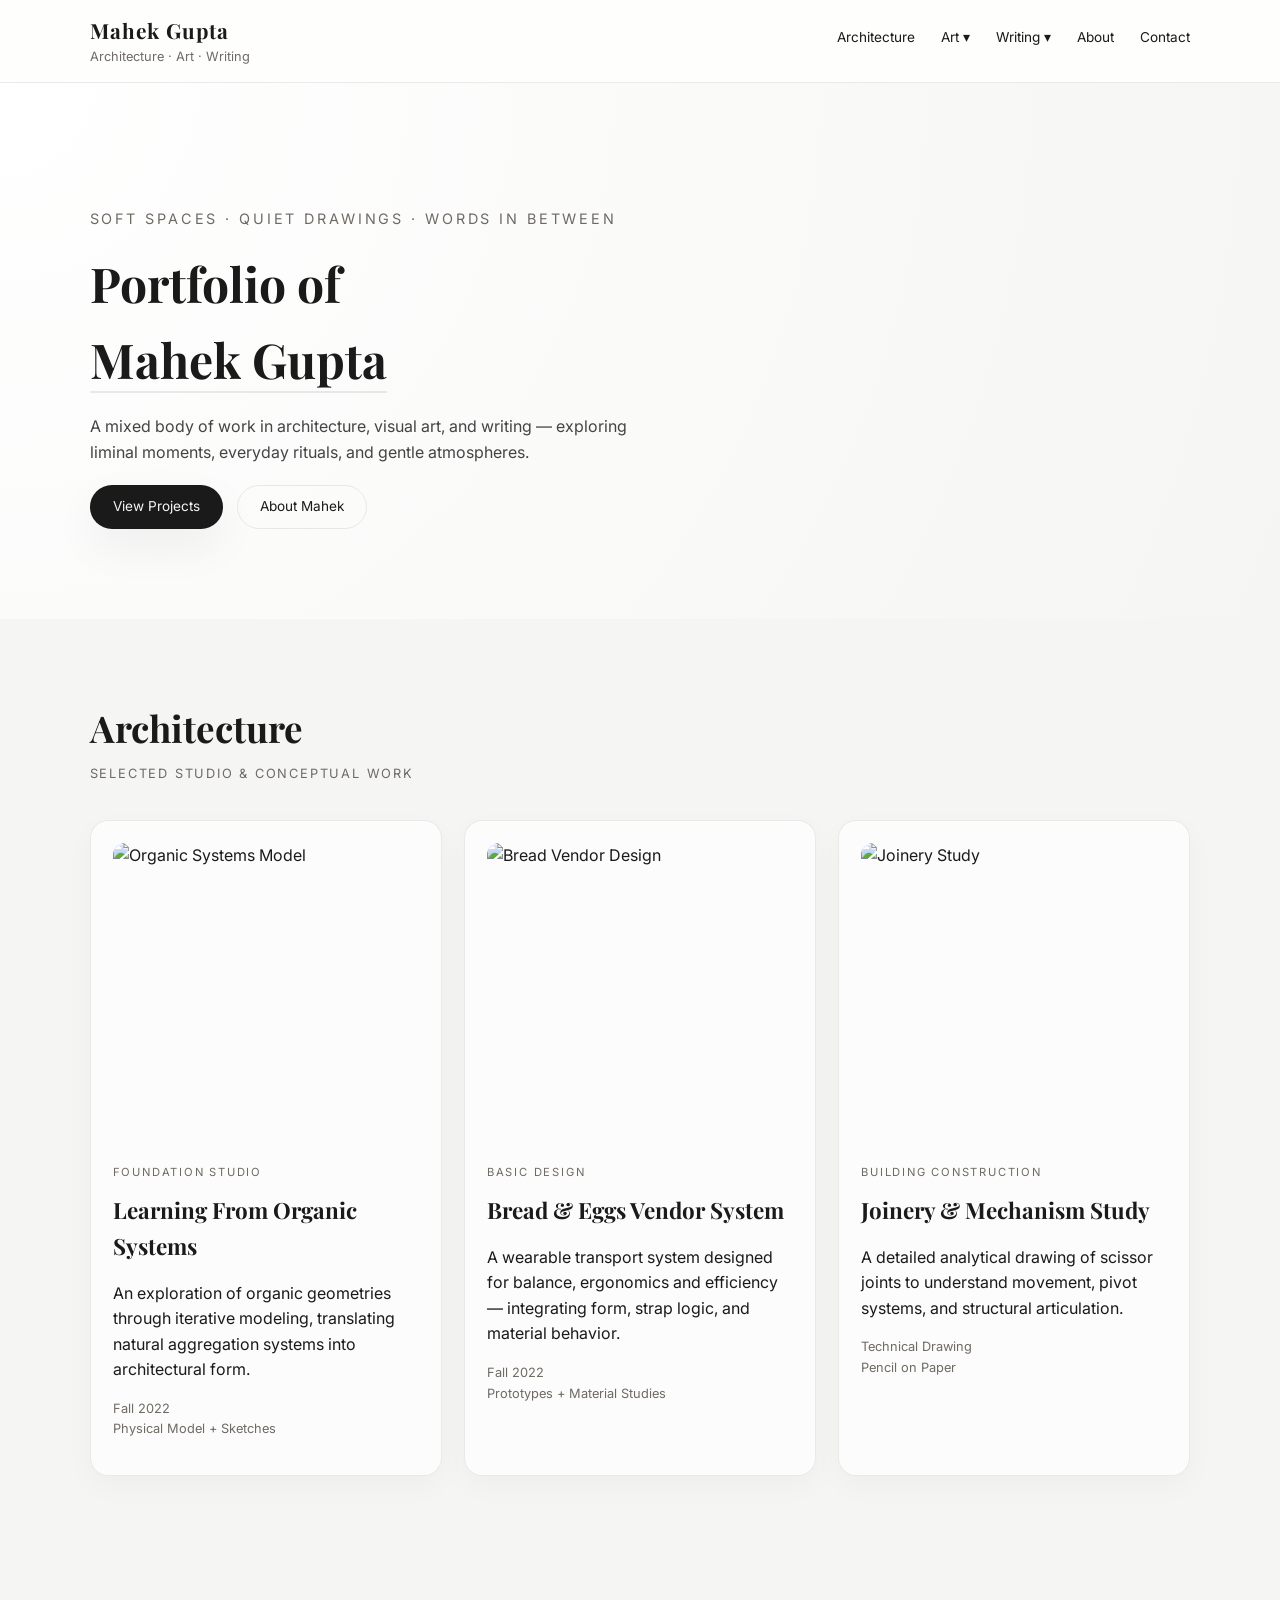
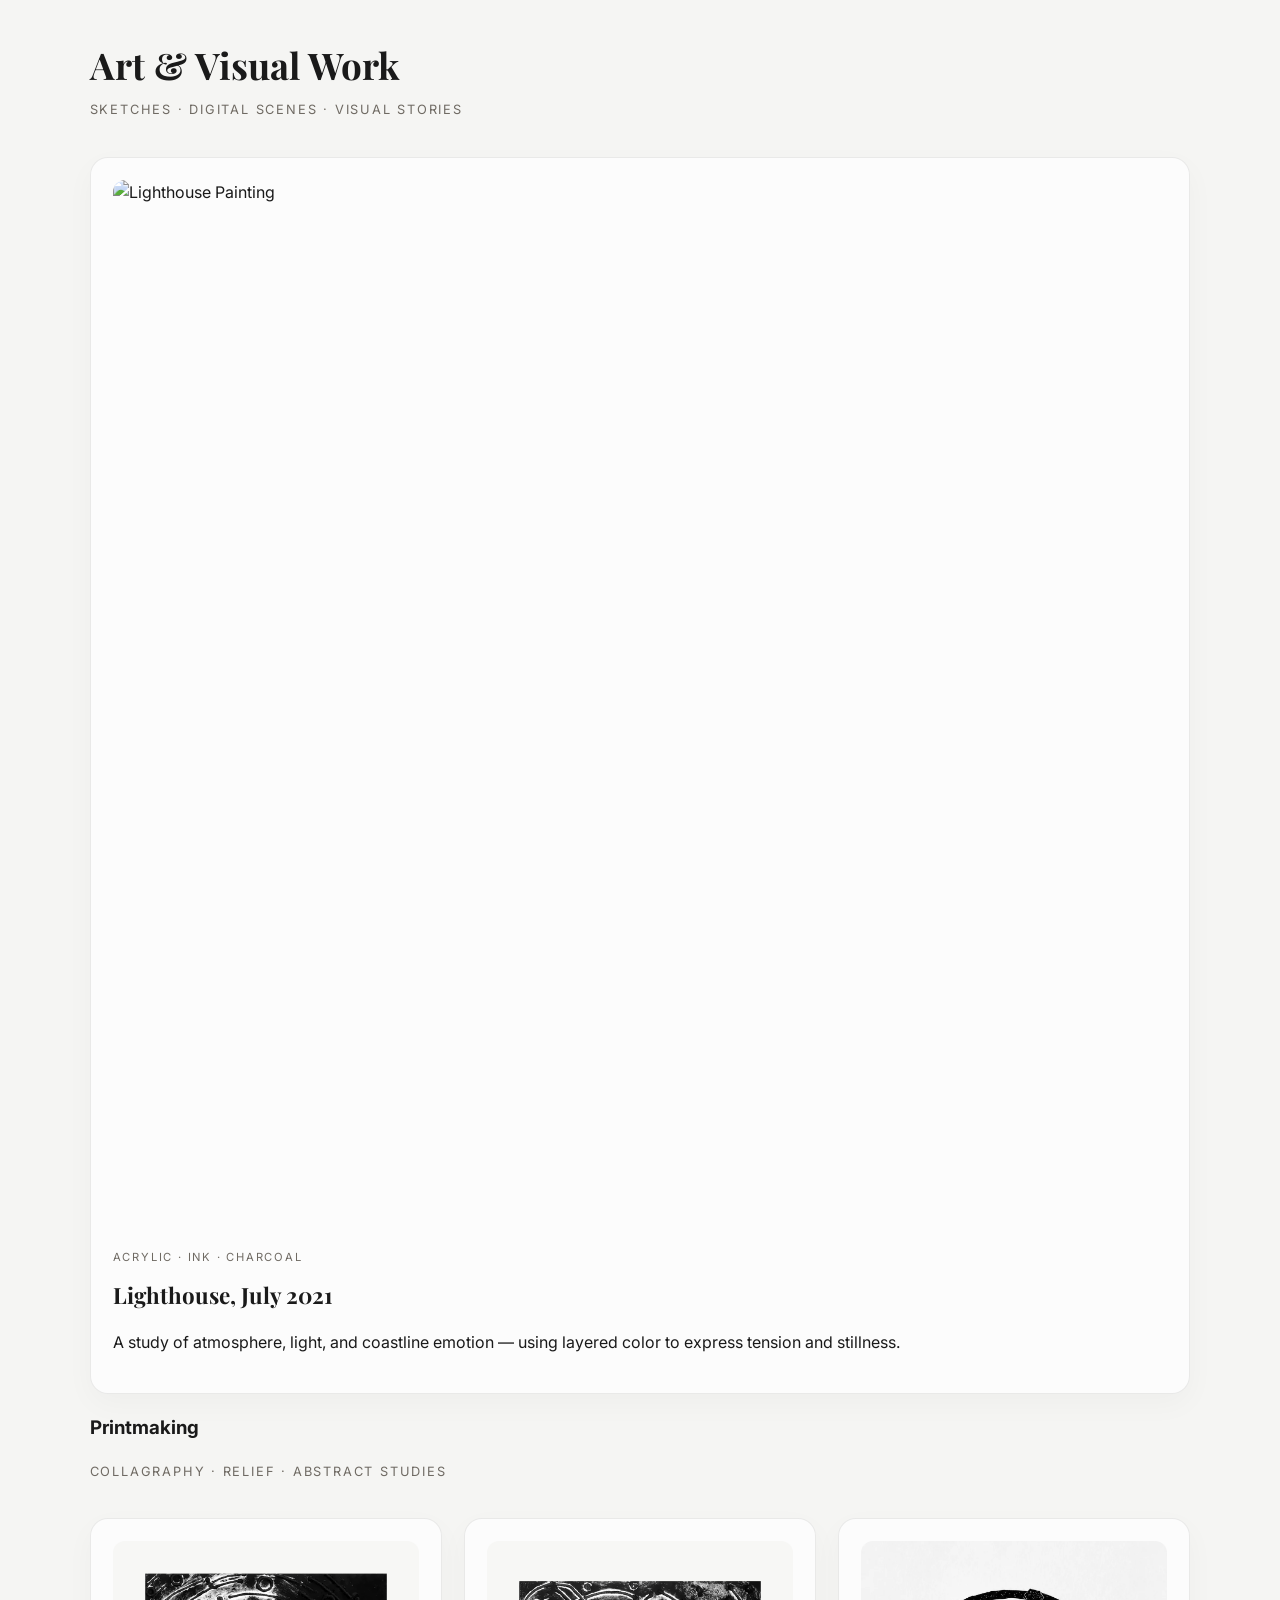
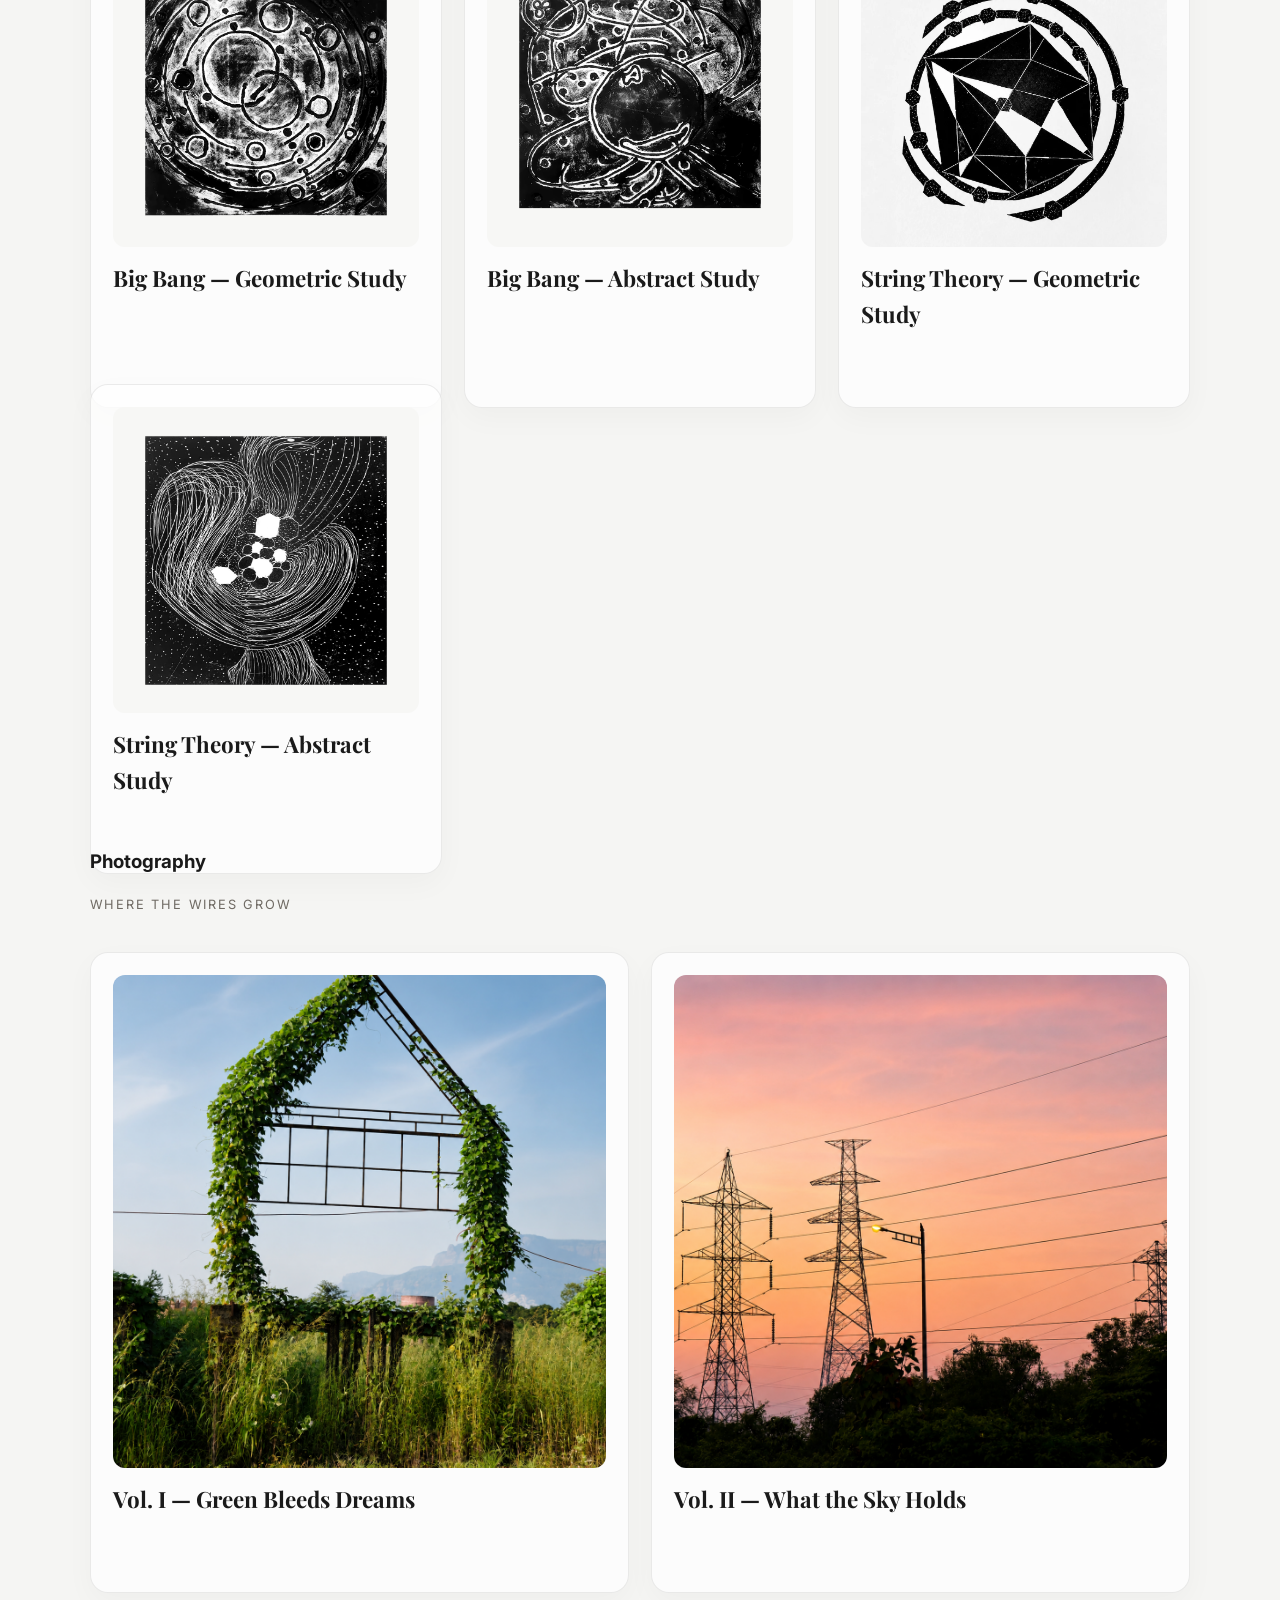
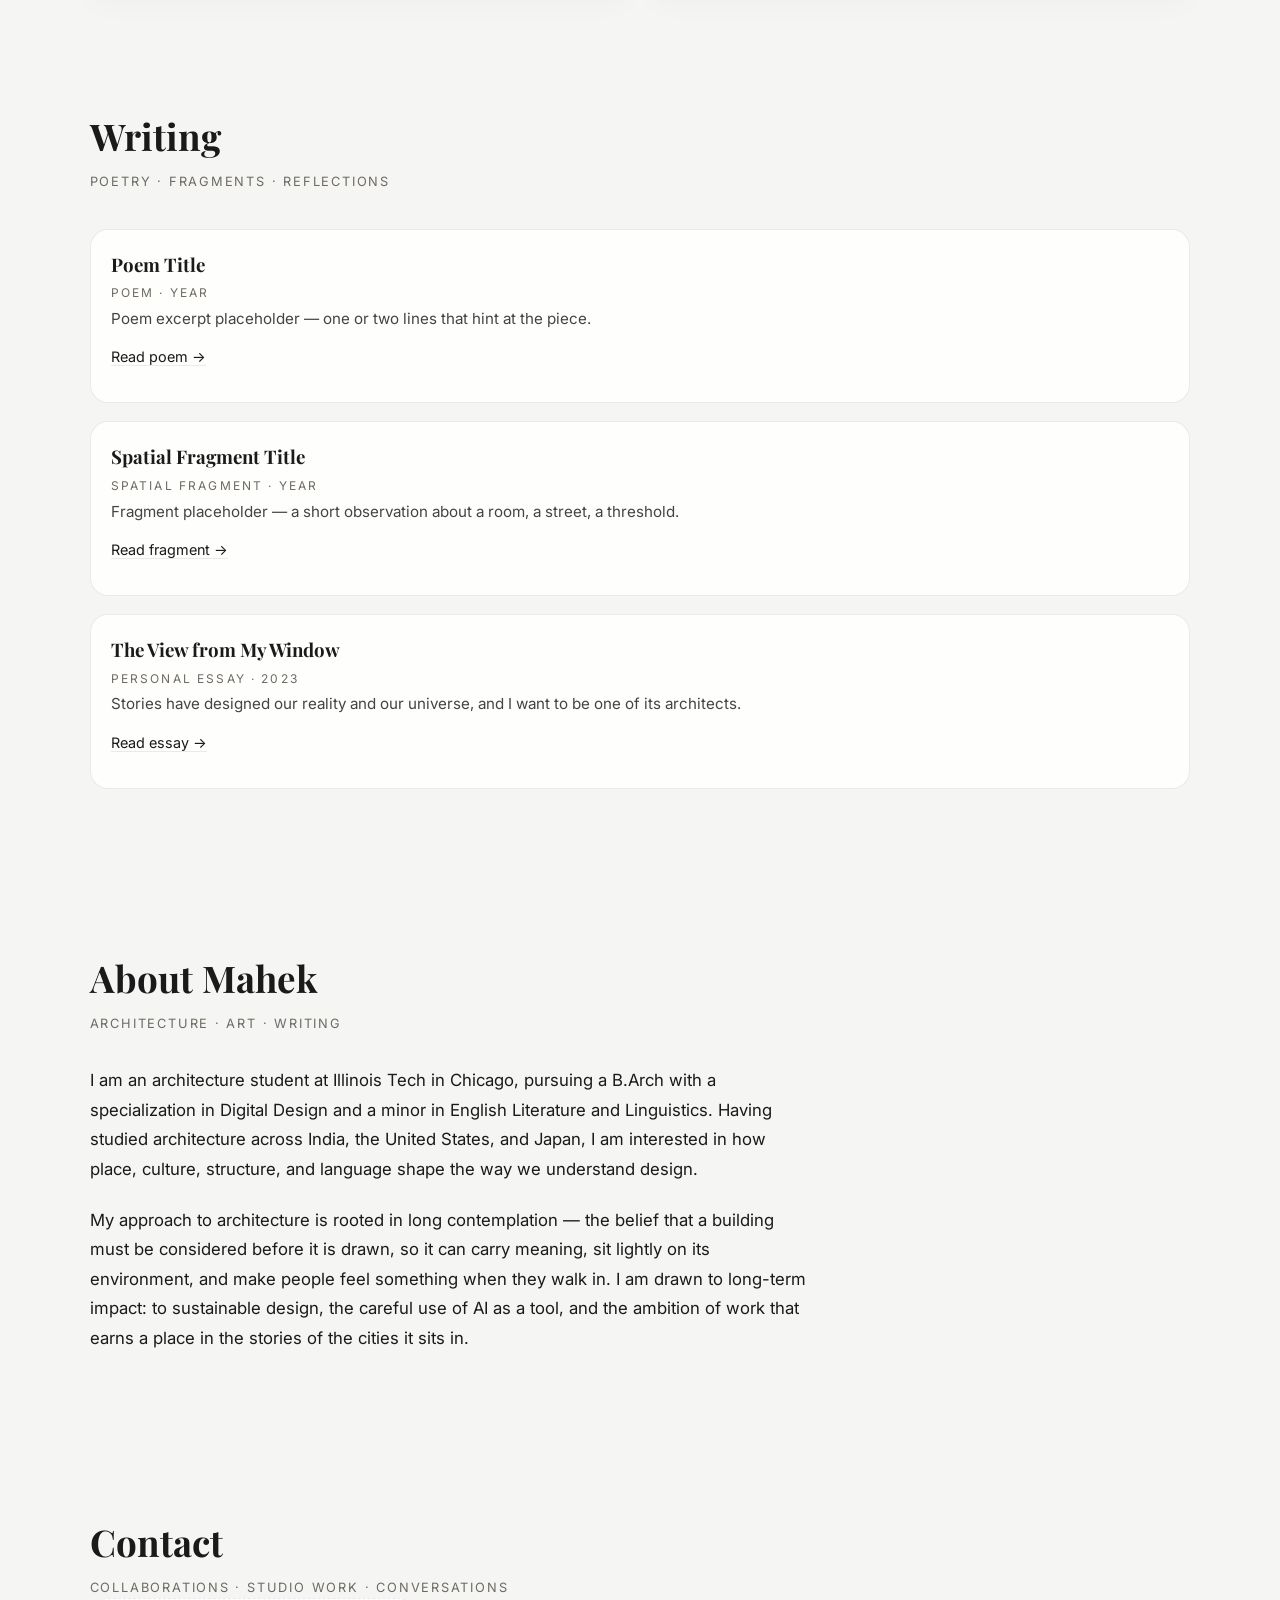
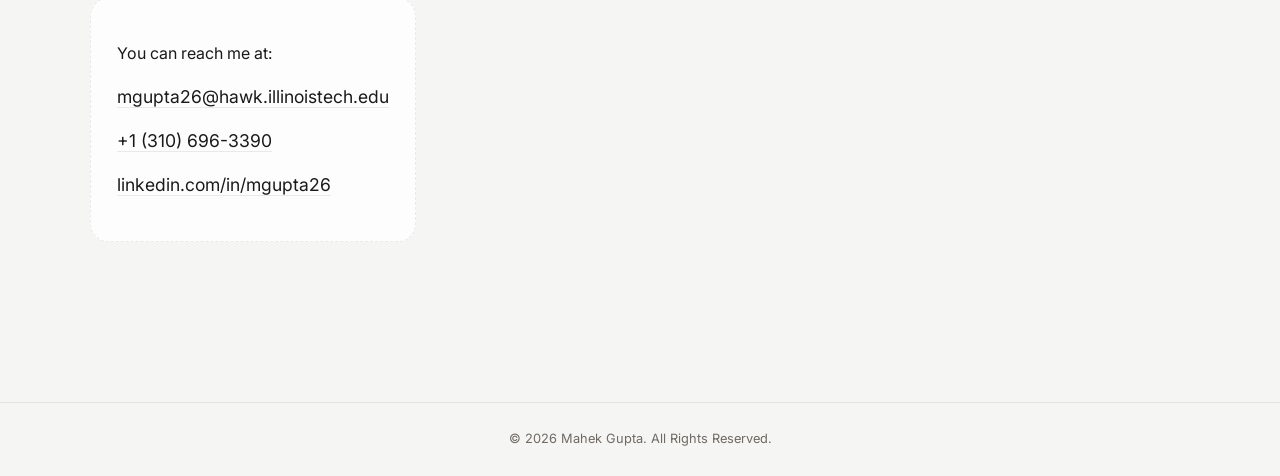
==== commit 54762a63: "Uniform square cards on the main page; masonry grid on volume pages - All cards now use a 1:1 aspect" ====
--- a/index.html
+++ b/index.html
@@ -5,7 +5,7 @@
     <meta name="viewport" content="width=device-width, initial-scale=1.0" />
     <title>Mahek Gupta — Portfolio</title>
 
-    <link rel="stylesheet" href="style.css?v=10" />
+    <link rel="stylesheet" href="style.css?v=11" />
 
     <!-- Google Fonts -->
     <link href="https://fonts.googleapis.com/css2?family=Playfair+Display:wght@400;500;600&family=Inter:wght@300;400;500;600&display=swap" rel="stylesheet">
--- a/style.css
+++ b/style.css
@@ -238,7 +238,8 @@
 
 .card-img {
     width: 100%;
-    height: auto;
+    aspect-ratio: 1 / 1;
+    object-fit: cover;
     border-radius: 12px;
     margin-bottom: 14px;
     display: block;
@@ -374,9 +375,8 @@
 }
 
 .photo-flow {
-    display: flex;
-    flex-direction: column;
-    gap: 70px;
+    column-count: 3;
+    column-gap: 22px;
 }
 
 .photo-flow img {
@@ -384,6 +384,20 @@
     height: auto;
     display: block;
     border-radius: 6px;
+    margin: 0 0 22px;
+    break-inside: avoid;
+}
+
+@media (max-width: 960px) {
+    .photo-flow {
+        column-count: 2;
+    }
+}
+
+@media (max-width: 620px) {
+    .photo-flow {
+        column-count: 1;
+    }
 }
 
 .volume-nav {
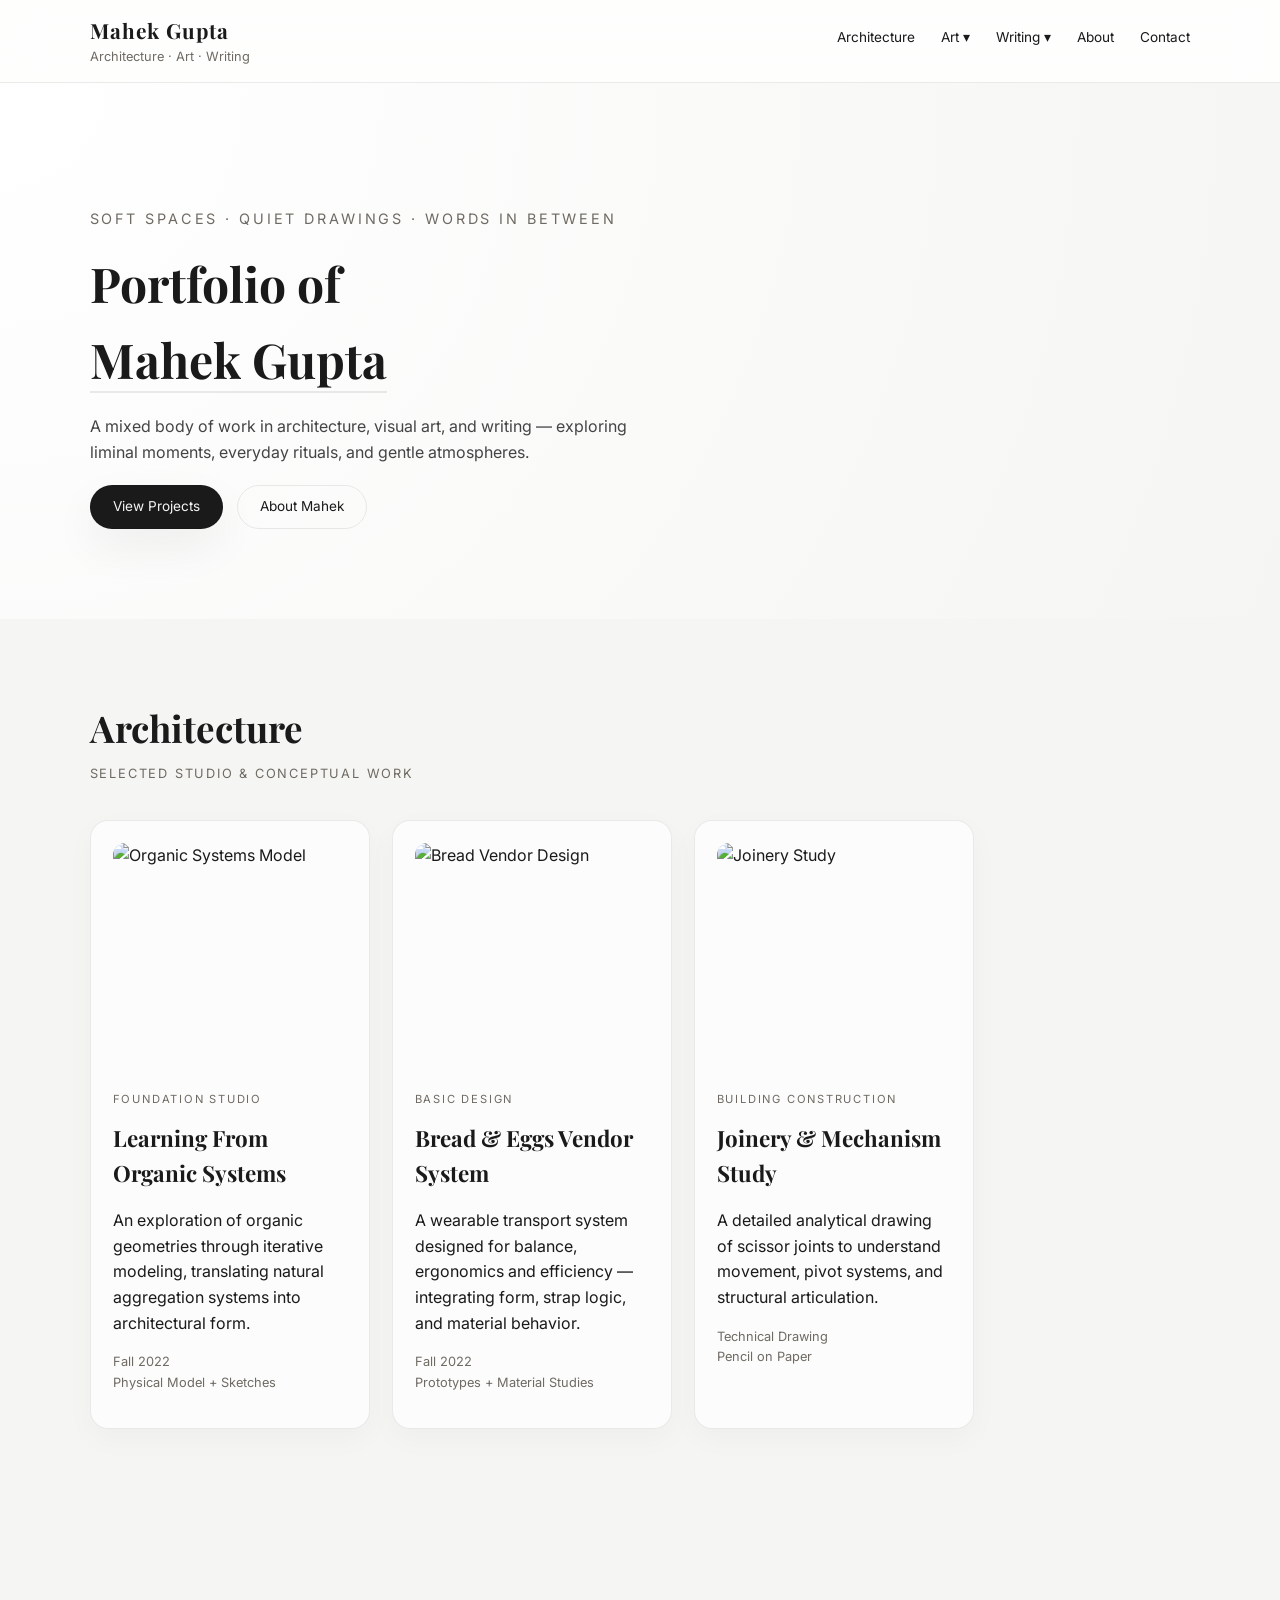
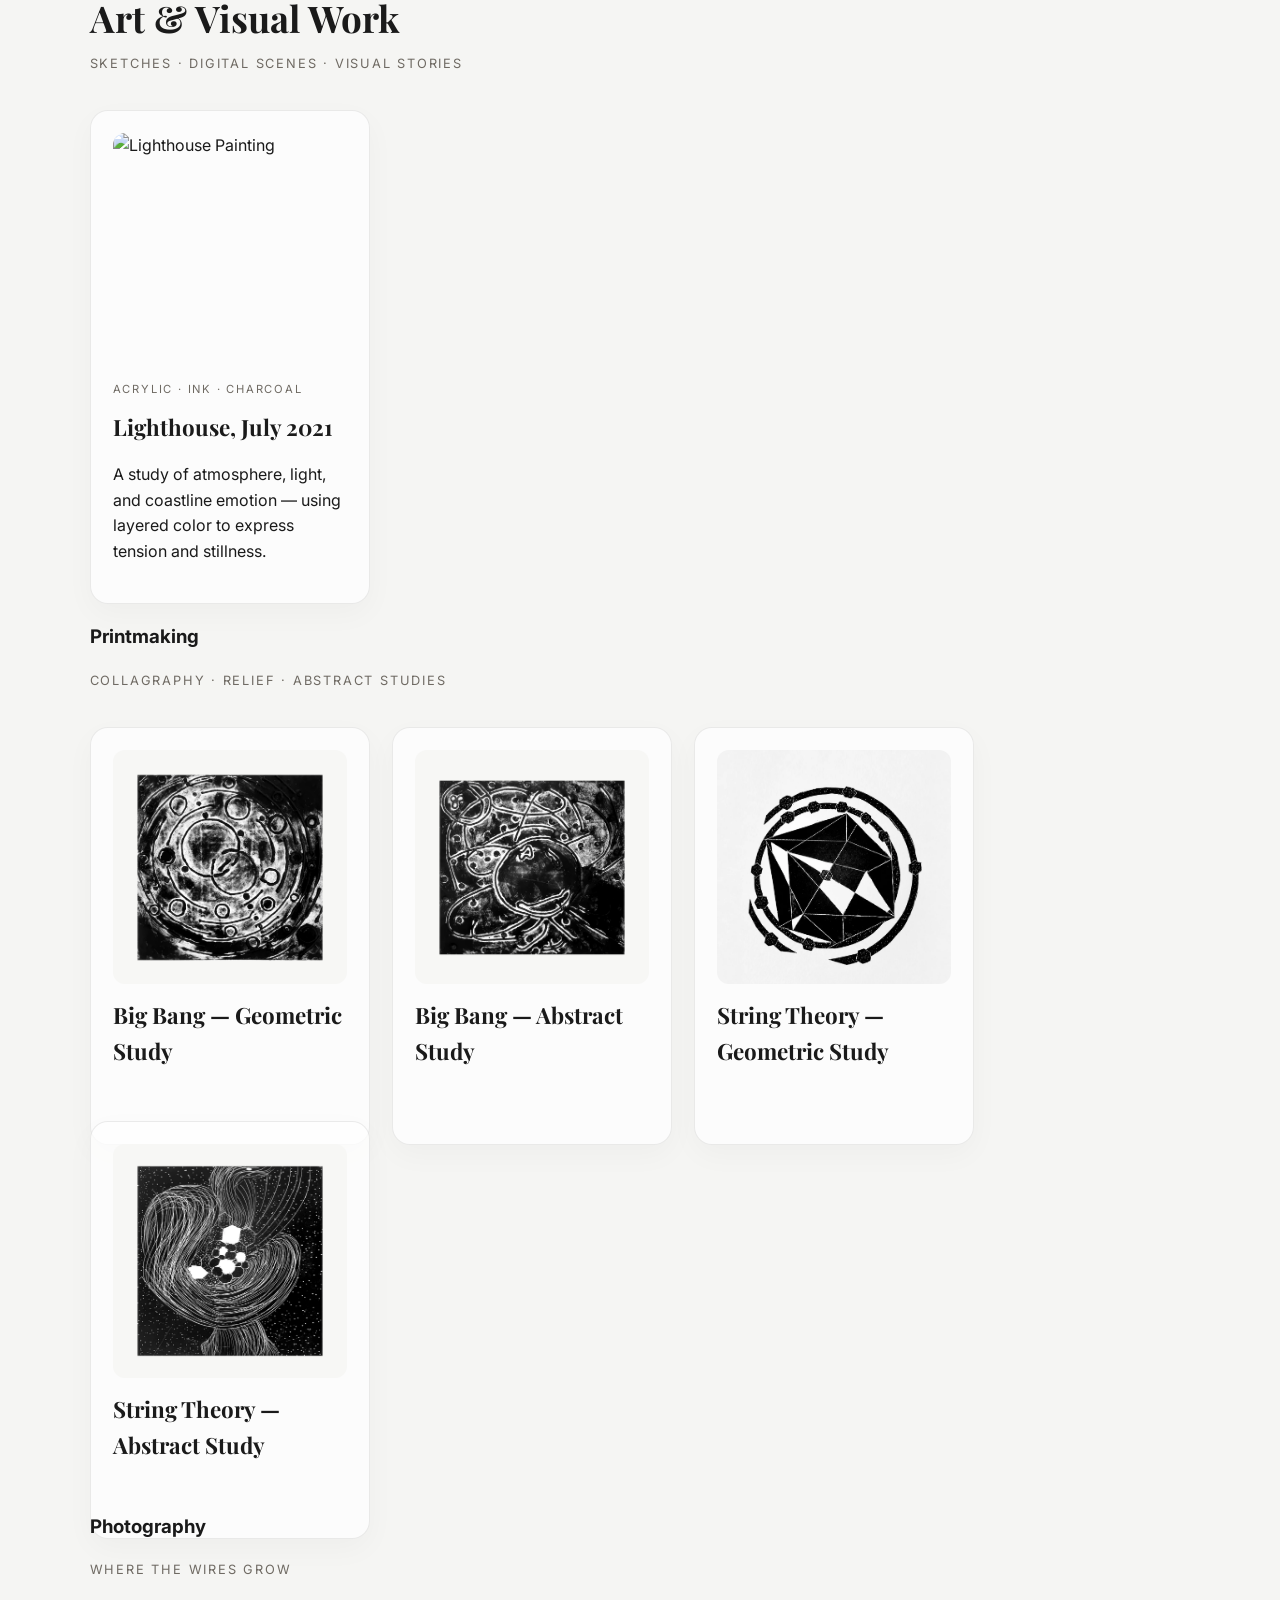
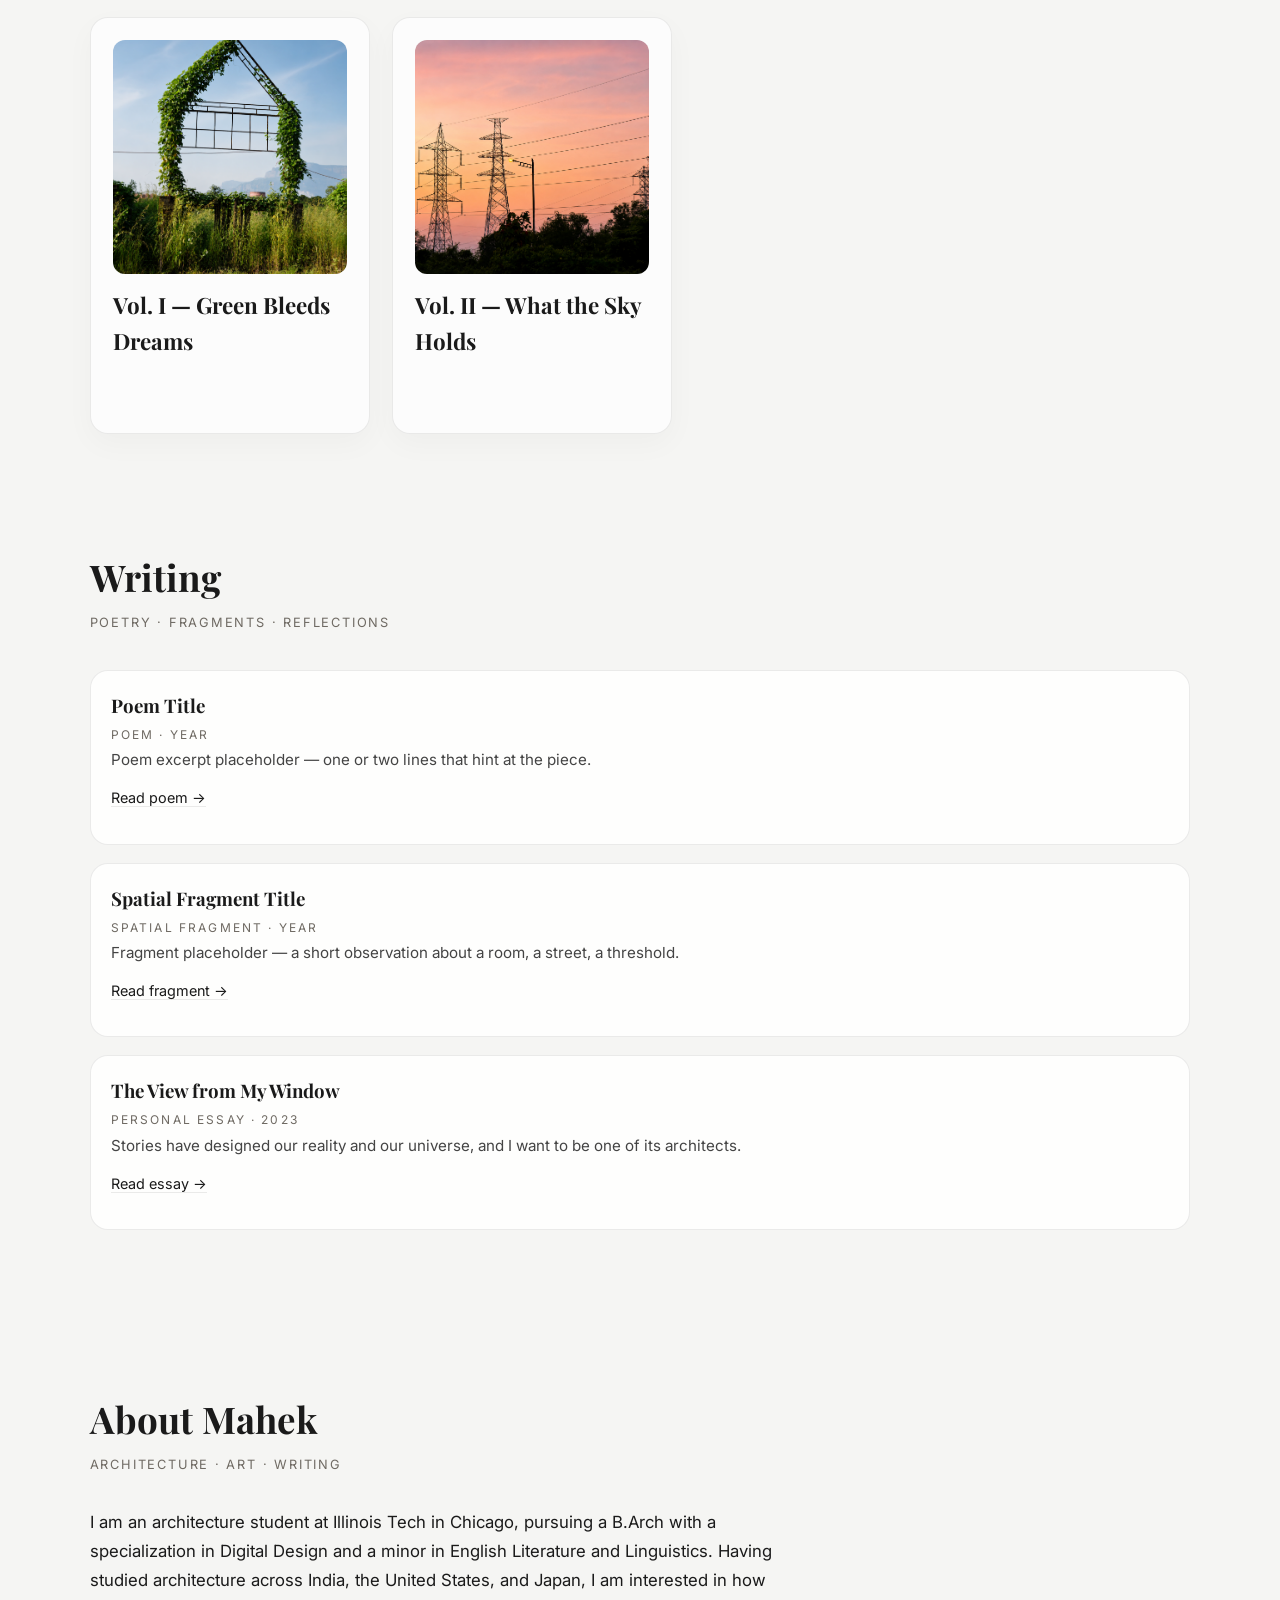
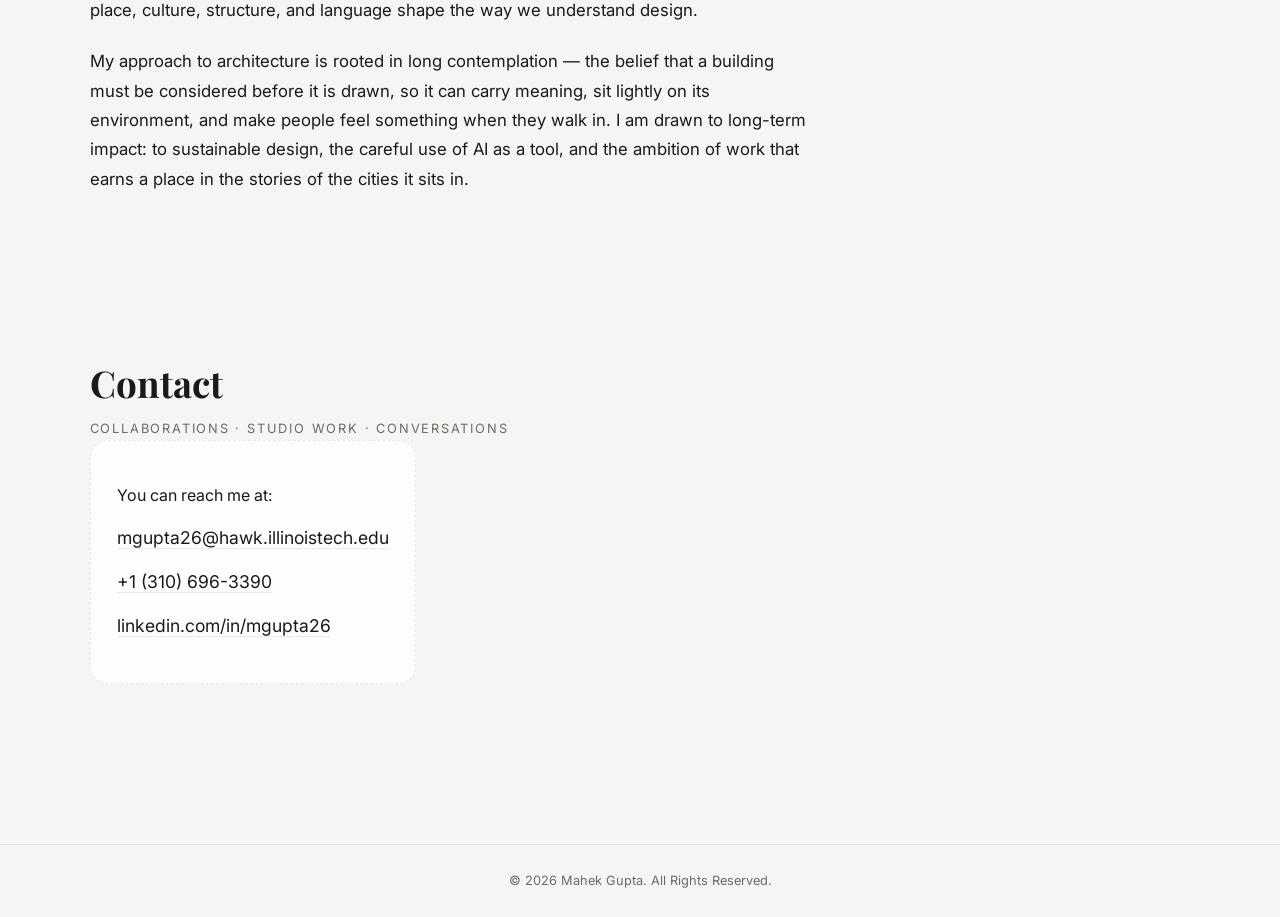
==== commit 74632eeb: "Editorial grid layout for photography volume pages Replace the column-based masonry with a 3-column " ====
--- a/index.html
+++ b/index.html
@@ -5,7 +5,7 @@
     <meta name="viewport" content="width=device-width, initial-scale=1.0" />
     <title>Mahek Gupta — Portfolio</title>
 
-    <link rel="stylesheet" href="style.css?v=11" />
+    <link rel="stylesheet" href="style.css?v=12" />
 
     <!-- Google Fonts -->
     <link href="https://fonts.googleapis.com/css2?family=Playfair+Display:wght@400;500;600&family=Inter:wght@300;400;500;600&display=swap" rel="stylesheet">
--- a/style.css
+++ b/style.css
@@ -223,7 +223,7 @@
 .grid {
     margin-top: 36px;
     display: grid;
-    grid-template-columns: repeat(auto-fit, minmax(260px, 1fr));
+    grid-template-columns: repeat(auto-fill, minmax(240px, 280px));
     gap: 22px;
 }
 
@@ -375,28 +375,46 @@
 }
 
 .photo-flow {
-    column-count: 3;
-    column-gap: 22px;
+    display: grid;
+    grid-template-columns: repeat(3, 1fr);
+    grid-auto-flow: dense;
+    gap: 18px;
 }
 
 .photo-flow img {
     width: 100%;
-    height: auto;
+    height: 100%;
+    aspect-ratio: 3 / 2;
+    object-fit: cover;
+    border-radius: 6px;
     display: block;
-    border-radius: 6px;
-    margin: 0 0 22px;
-    break-inside: avoid;
-}
-
-@media (max-width: 960px) {
+    margin: 0;
+}
+
+/* Hero: first image anchors the grid as a square 2x2 */
+.photo-flow img:first-child {
+    grid-column: span 2;
+    grid-row: span 2;
+    aspect-ratio: 1 / 1;
+}
+
+/* Wide accent every 5th image breaks the rhythm */
+.photo-flow img:nth-child(5n+5) {
+    grid-column: span 2;
+    aspect-ratio: 3 / 2;
+}
+
+@media (max-width: 720px) {
     .photo-flow {
-        column-count: 2;
+        grid-template-columns: 1fr;
     }
-}
-
-@media (max-width: 620px) {
-    .photo-flow {
-        column-count: 1;
+
+    .photo-flow img,
+    .photo-flow img:first-child,
+    .photo-flow img:nth-child(5n+5) {
+        grid-column: span 1;
+        grid-row: span 1;
+        aspect-ratio: 4 / 3;
     }
 }
 
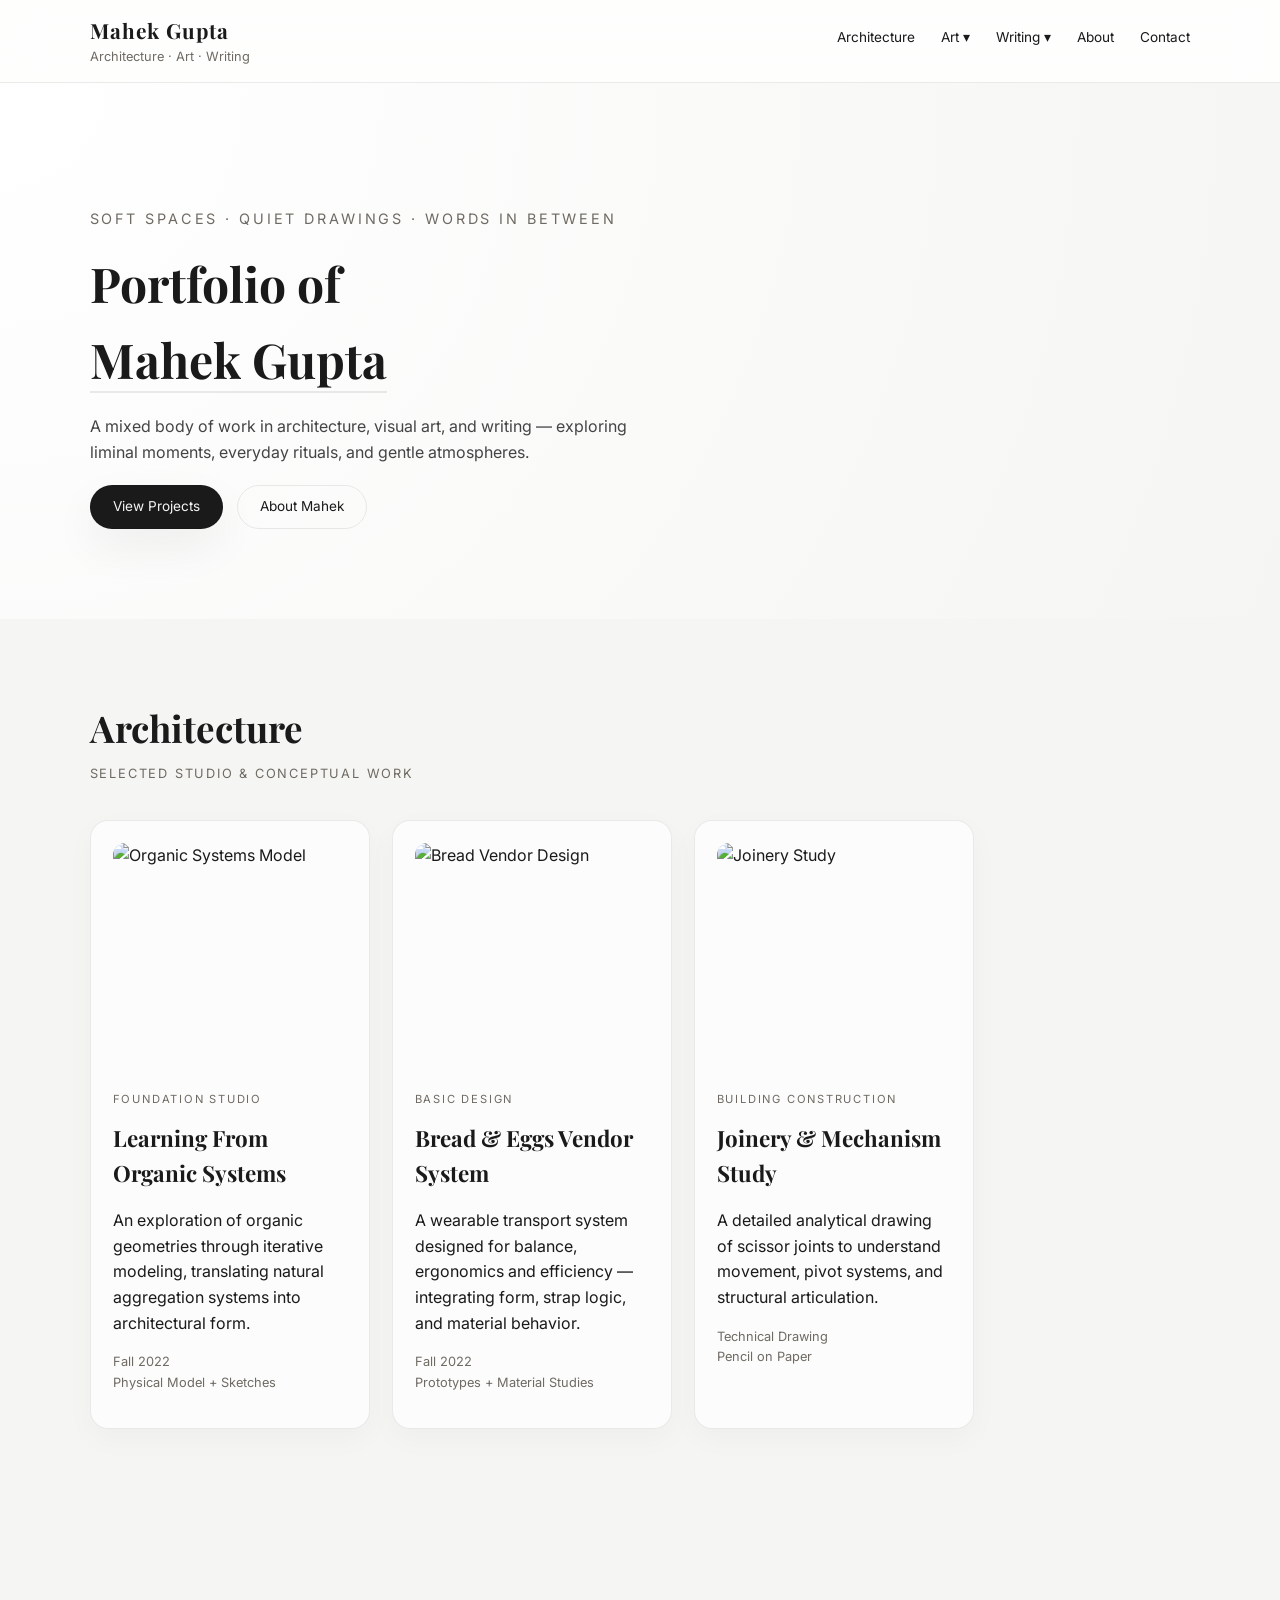
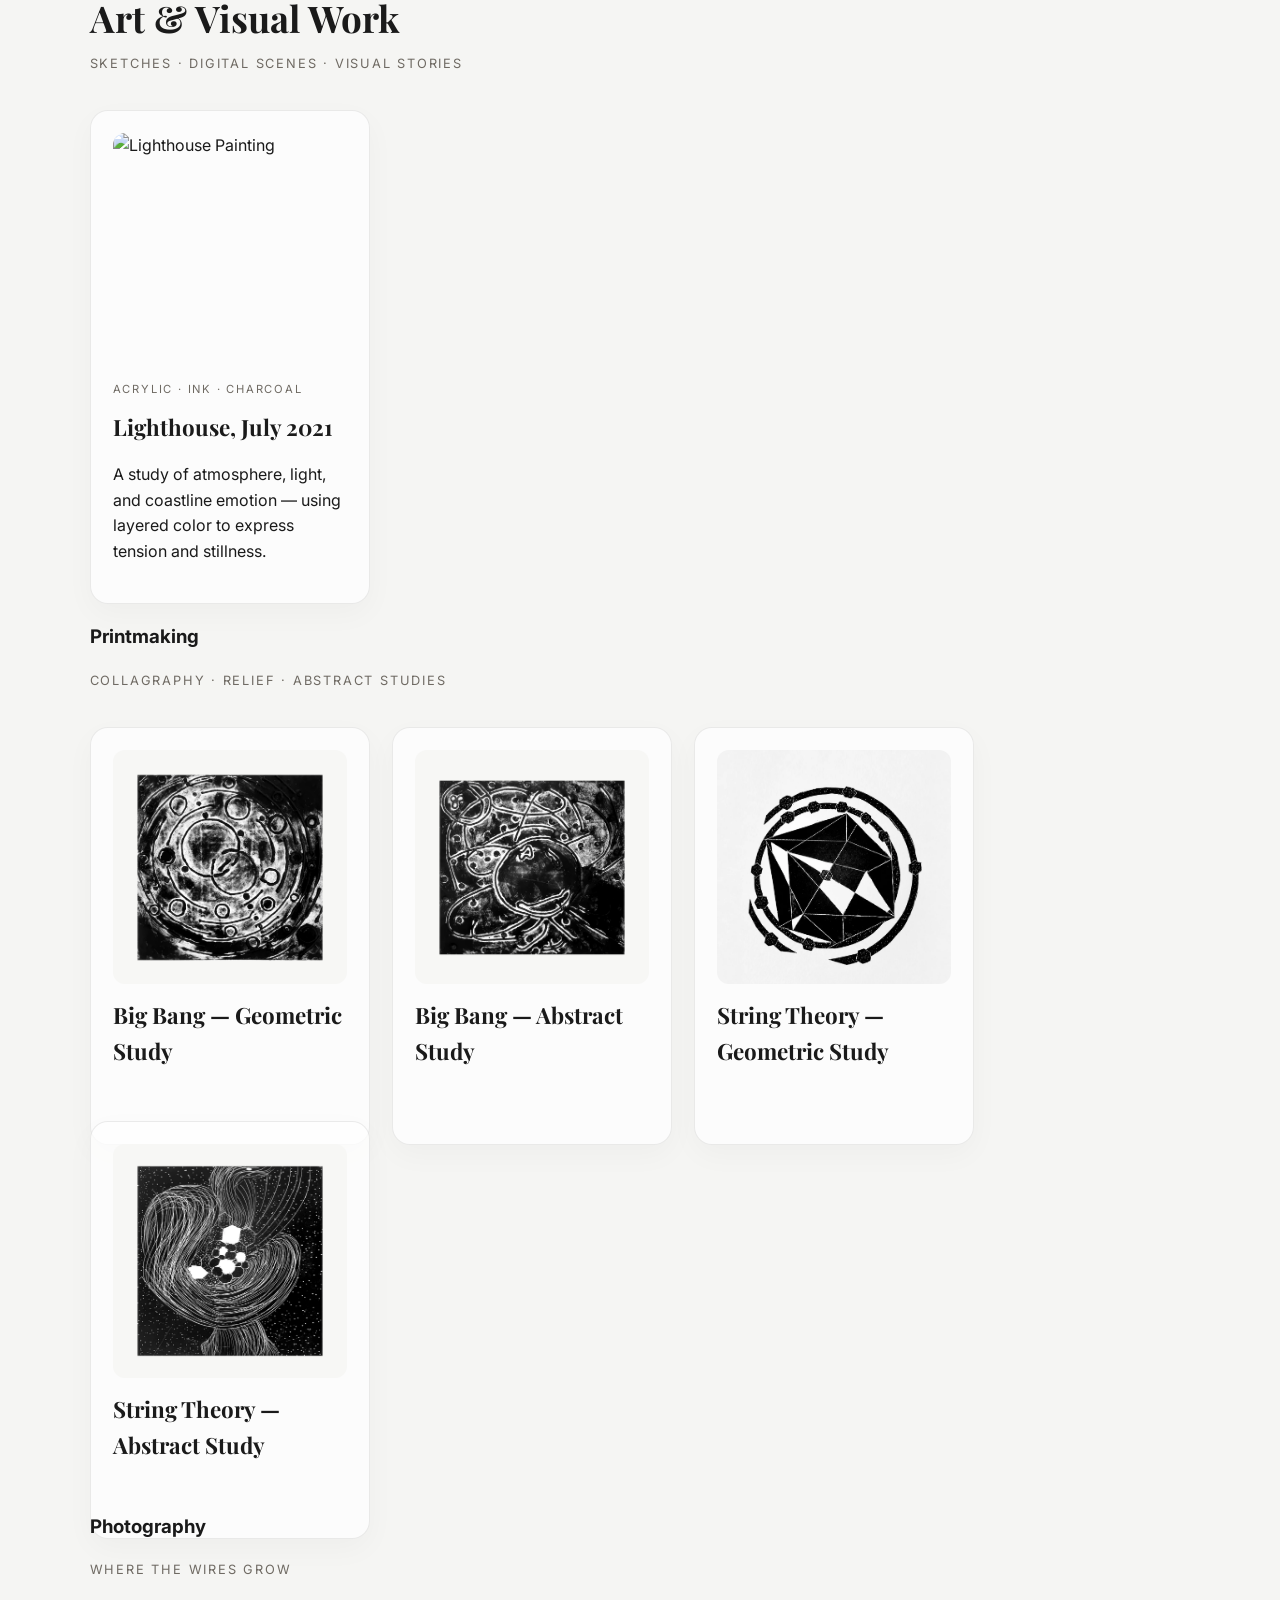
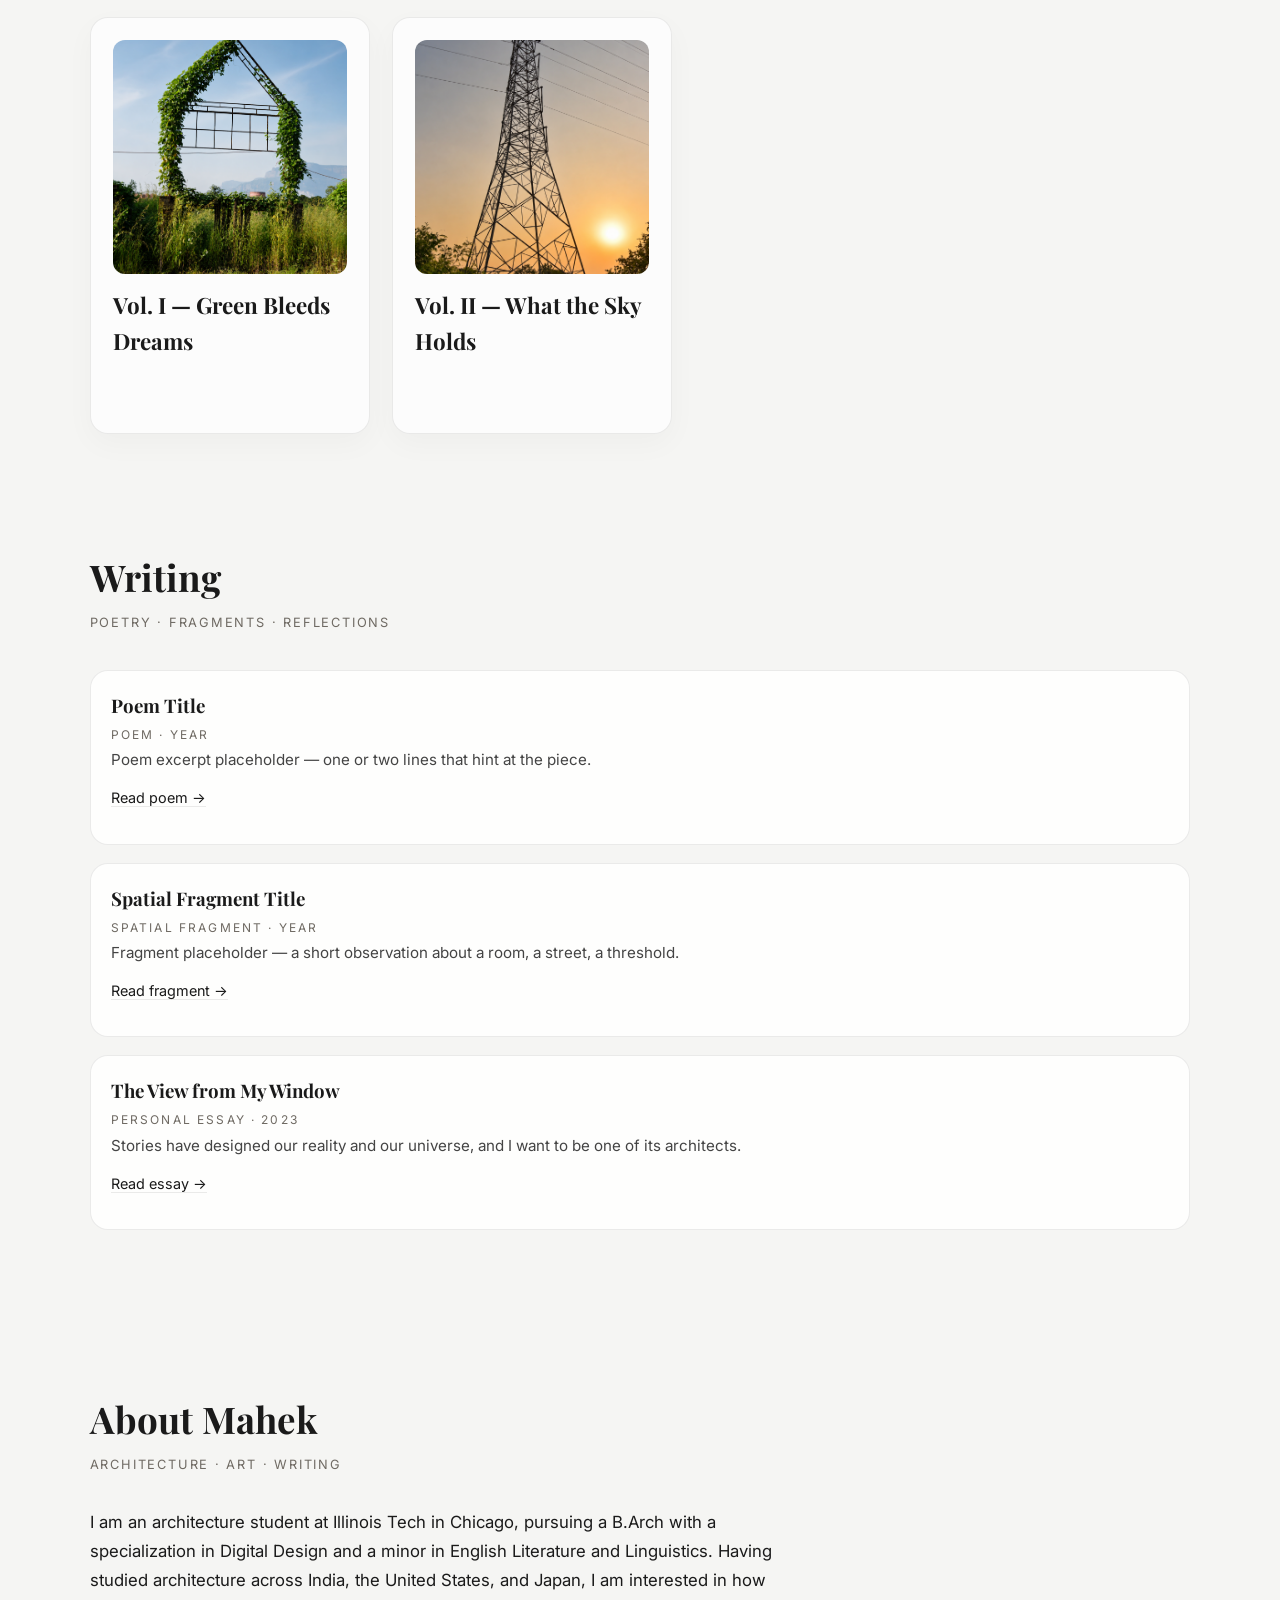
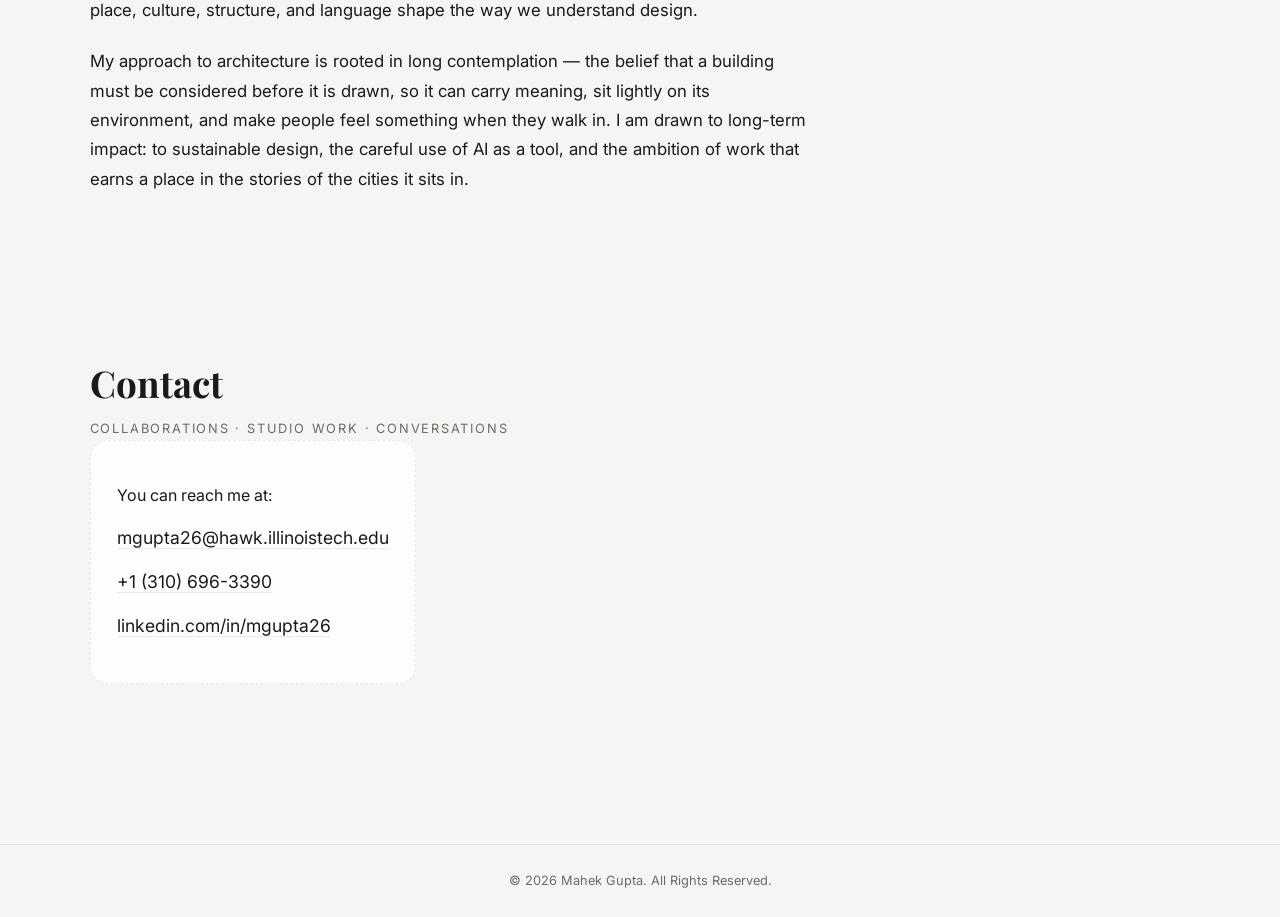
==== commit e25901bf: "Swap Vol. II main-page hero to pylon-with-sun Co-Authored-By: Claude Opus 4.7 <noreply@anthropic.com" ====
--- a/index.html
+++ b/index.html
@@ -195,7 +195,7 @@
 
             <a href="photography/where-the-wires-grow/what-the-sky-holds.html" class="card-link">
                 <div class="card fade-up">
-                    <img src="images/photography/where-the-wires-grow/what-the-sky-holds/three-pylons-streetlight.png" class="card-img" alt="What the Sky Holds">
+                    <img src="images/photography/where-the-wires-grow/what-the-sky-holds/pylon-with-sun.png" class="card-img" alt="What the Sky Holds">
                     <h3 class="card-title">Vol. II — What the Sky Holds</h3>
                 </div>
             </a>
